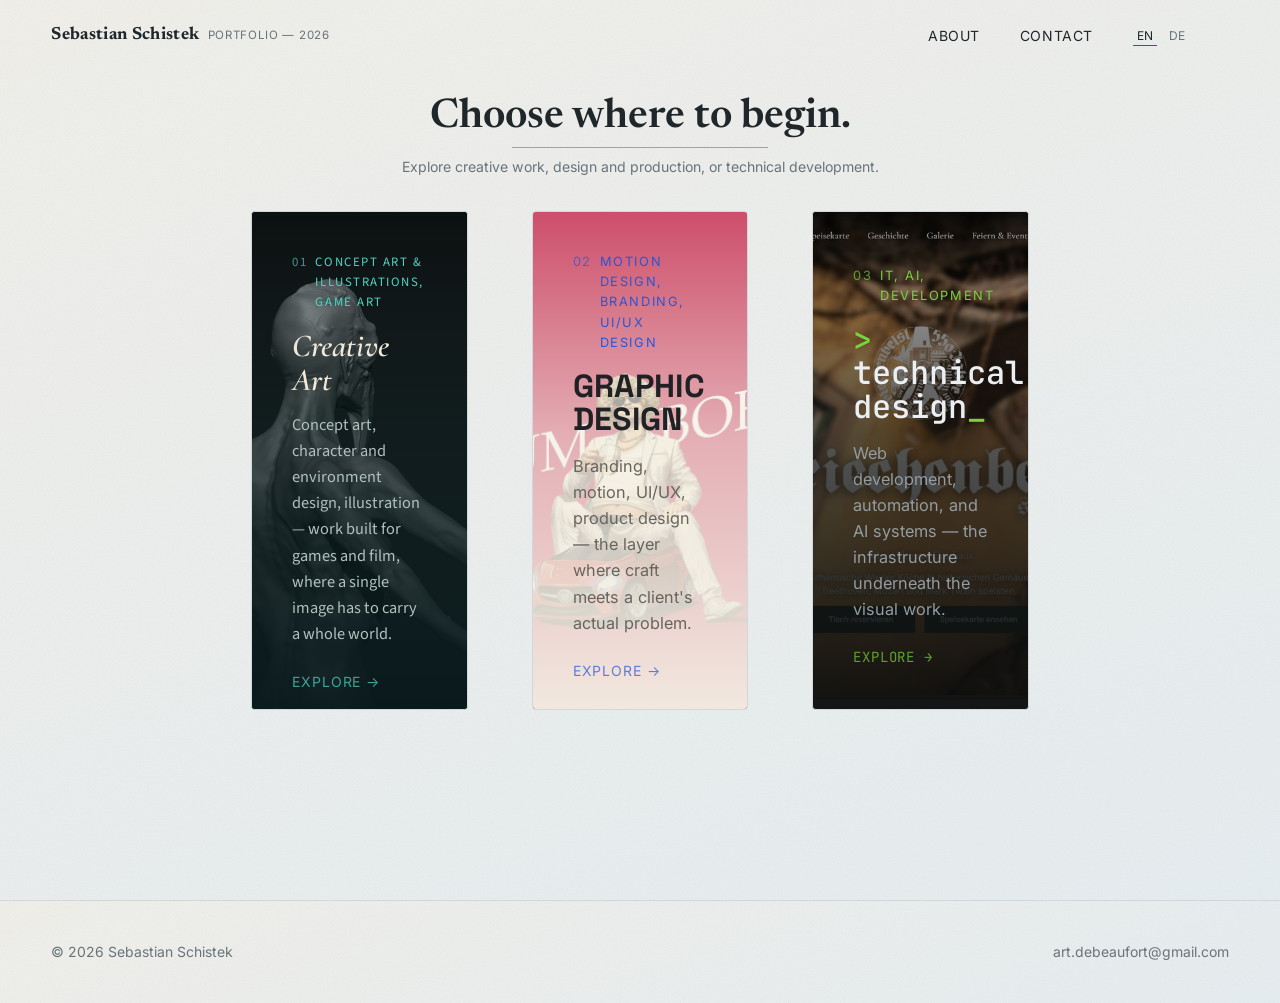
==== pages/index.html @ 75bbd58c "Persistent studio audio: Home/About/Contact are now one shell (3 panels in each of index/about/conta" ====
<!DOCTYPE html>
<html lang="en">
<head>
  <meta charset="UTF-8">
  <meta name="viewport" content="width=device-width, initial-scale=1.0, viewport-fit=cover">
  <title>Sebastian Schistek — Portfolio</title>
  <meta name="description" content="Sebastian Schistek — concept art, design, and technical work, one creative practice across three disciplines.">
  <link rel="preconnect" href="https://fonts.googleapis.com">
  <link rel="preconnect" href="https://fonts.gstatic.com" crossorigin>
  <link href="https://fonts.googleapis.com/css2?family=Newsreader:ital,opsz,wght@0,6..72,400;0,6..72,500;0,6..72,600;1,6..72,500&family=Inter:wght@400;500;600&family=Cormorant+Garamond:ital,wght@0,500;0,600;1,500;1,600&family=Source+Sans+3:wght@400;500;600&family=Space+Grotesk:wght@500;600;700&family=JetBrains+Mono:wght@400;500;600;700&family=Fraunces:ital,wght@0,500;0,600;0,700;1,500;1,600&family=Playfair+Display:ital,wght@0,600;0,700;1,600&family=Poppins:wght@400;500;600&family=IBM+Plex+Mono:wght@400;500;600&display=swap" rel="stylesheet">
  <link rel="stylesheet" href="../src/css/variables.css">
  <link rel="stylesheet" href="../src/css/base.css">
  <link rel="stylesheet" href="../src/css/layout.css">
  <link rel="stylesheet" href="../src/css/components.css">
  <link rel="stylesheet" href="../src/css/animations.css">
  <link rel="stylesheet" href="../src/css/responsive.css">
</head>
<body class="is-homepage">

  <header class="site-nav">
    <a class="site-nav__mark" href="index.html">
      <span class="site-nav__mark-name" data-config="homepage.title">Sebastian Schistek</span>
      <span class="site-nav__mark-tagline" data-en="Portfolio — 2026" data-de="Portfolio — 2026">Portfolio — 2026</span>
    </a>
    <button class="site-nav__toggle" aria-expanded="false" aria-label="Toggle menu">Menu</button>
    <ul class="site-nav__links">
      <li><a href="about.html" data-nav-link="about" class="">About</a></li>
      <li><a href="contact.html" data-nav-link="contact" class="">Contact</a></li>
      <li class="lang-toggle" role="group" aria-label="Language">
        <button data-lang-btn="en">EN</button>
        <button data-lang-btn="de">DE</button>
      </li>
      <li>
        <button class="sound-toggle" type="button" data-sound-toggle aria-pressed="false" aria-label="Toggle ambient studio sound">
          <span data-sound-label data-en="Sound: Off" data-de="Ton: Aus">Sound: Off</span>
        </button>
      </li>
    </ul>
  </header>

  <audio data-ambient-audio src="../assets/audio/studio-ambient.mp3" loop preload="none"></audio>

  <main>
    <section class="hero is-active-view" data-view="home">
      <div class="hero__intro">
        <h1 class="hero__title" data-config="homepage.introHeading" data-en="Choose where to begin." data-de="Wählen Sie Ihren Einstieg.">Choose where to begin.</h1>
        <hr class="hero__divider">
        <p class="hero__subtitle" data-config="homepage.introText"
           data-en="Explore creative work, design and production, or technical development."
           data-de="Entdecken Sie kreative Arbeiten, Design und Produktion oder technische Entwicklung.">
          Explore creative work, design and production, or technical development.
        </p>
      </div>

      <div class="principle-grid" data-reveal-group data-portal-grid>
        <!-- Populated from src/data/site-config.json by site-data.js -->
      </div>
    </section>
    <div class="" data-view="about">
      <section class="page-header container">
        <span class="eyebrow" data-en="About" data-de="Über mich">About</span>
        <h1 data-en="Sebastian Schistek" data-de="Sebastian Schistek">Sebastian Schistek</h1>
      </section>

      <section class="about-grid container">
        <div data-reveal>
          <img src="../assets/images/about/portrait.jpg" alt="Portrait"
               style="width:100%; aspect-ratio: 4/5; object-fit: cover; border-radius: 4px; border: 1px solid var(--color-border);">
        </div>
        <div data-reveal>
          <p data-en="Creative Game Artist and Graphic Designer working across 2D/3D art, brand identity, and web development. Currently Creative Web Designer &amp; Frontend Developer at Dr.Bohl (Bohl Entertainment) in Vienna, leading a studio's digital platform from concept through launch. Previously Senior Game Artist at Sharkmob in Malmö, producing character and environment assets for AAA production, alongside an independent design practice since 2020 delivering branding, illustration, motion, and 3D work for clients across game, film, and marketing projects. Trained in Game Art &amp; 3D Animation (BA, SAE Institute, Vienna)."
             data-de="Kreativer Game Artist und Grafikdesigner, tätig in 2D/3D-Kunst, Markenidentität und Webentwicklung. Aktuell Creative Web Designer &amp; Frontend Developer bei Dr.Bohl (Bohl Entertainment) in Wien, verantwortlich für die digitale Plattform des Studios von der Konzeption bis zum Launch. Zuvor Senior Game Artist bei Sharkmob in Malmö mit Charakter- und Umgebungs-Assets für AAA-Produktionen, begleitet von einer eigenen Designpraxis seit 2020 für Branding, Illustration, Motion und 3D-Arbeiten in Spiele-, Film- und Marketingprojekten. Ausbildung in Game Art &amp; 3D Animation (BA, SAE Institute, Wien).">
            Creative Game Artist and Graphic Designer working across 2D/3D art, brand identity, and web development. Currently Creative Web Designer &amp; Frontend Developer at Dr.Bohl (Bohl Entertainment) in Vienna, leading a studio's digital platform from concept through launch. Previously Senior Game Artist at Sharkmob in Malmö, producing character and environment assets for AAA production, alongside an independent design practice since 2020 delivering branding, illustration, motion, and 3D work for clients across game, film, and marketing projects. Trained in Game Art &amp; 3D Animation (BA, SAE Institute, Vienna).
          </p>
          <ul class="skills-list">
            <li>Concept Art</li>
            <li>Character &amp; Environment Art</li>
            <li>Illustration</li>
            <li>Branding</li>
            <li>Motion Design</li>
            <li>UI/UX</li>
            <li>Web Development</li>
            <li>Game Engines</li>
            <li>AI-Assisted Workflows</li>
            <li>3D Modeling</li>
          </ul>
          <p class="tag" style="margin-top: var(--space-4); display:block;"
             data-en="Languages — German (native), English (native), French (intermediate)"
             data-de="Sprachen — Deutsch (Muttersprache), Englisch (Muttersprache), Französisch (Mittelstufe)">
            Languages — German (native), English (native), French (intermediate)
          </p>
        </div>
      </section>
    </div>
    <div class="" data-view="contact">
      <section class="page-header container">
        <span class="eyebrow" data-en="Contact" data-de="Kontakt">Contact</span>
        <h1 data-en="Let's talk about your project" data-de="Sprechen wir über Ihr Projekt">Let's talk about your project</h1>
      </section>

      <section class="contact-grid container">
        <div data-reveal>
          <p style="color: var(--color-text-muted); max-width: 45ch;"
             data-en="Whether it's concept art, a brand system, or a technical build — reach out directly or use the form."
             data-de="Ob Konzeptkunst, ein Markensystem oder eine technische Umsetzung — schreiben Sie direkt oder nutzen Sie das Formular.">
            Whether it's concept art, a brand system, or a technical build — reach out directly or use the form.
          </p>
          <p style="margin-top: var(--space-4);">
            <a href="mailto:art.debeaufort@gmail.com" style="border-bottom: 1px solid var(--accent-current);">art.debeaufort@gmail.com</a>
          </p>
        </div>

        <form data-contact-form data-reveal novalidate>
          <div class="form-field">
            <label for="name" data-en="Name" data-de="Name">Name</label>
            <input type="text" id="name" name="name" autocomplete="name">
          </div>
          <div class="form-field">
            <label for="email" data-en="Email" data-de="E-Mail">Email</label>
            <input type="email" id="email" name="email" autocomplete="email">
          </div>
          <div class="form-field">
            <label for="message" data-en="Message" data-de="Nachricht">Message</label>
            <textarea id="message" name="message" rows="5"></textarea>
          </div>
          <button class="btn" type="submit" data-en="Send message" data-de="Nachricht senden">Send message</button>
          <p class="form-status" data-form-status role="status"></p>
        </form>
      </section>
    </div>
  </main>

  <footer class="site-footer container">
    <span>&copy; 2026 Sebastian Schistek</span>
    <ul class="site-footer__links">
      <li><a href="mailto:art.debeaufort@gmail.com">art.debeaufort@gmail.com</a></li>
    </ul>
  </footer>

  <script src="../src/js/studio-shell.js"></script>
  <script src="../src/js/scroll-reveal.js"></script>
  <script src="../src/js/language-toggle.js"></script>
  <script src="../src/js/site-data.js"></script>
  <script src="../src/js/category-panels.js"></script>
  <script src="../src/js/portal-sfx.js"></script>
  <script src="../src/js/click-sfx.js"></script>
  <script src="../src/js/ambient-audio.js"></script>
  <script src="../src/js/form.js"></script>
</body>
</html>
---- src/css/variables.css ----
/* ==========================================================================
   Design tokens — Studio Hub + 3 discipline identities
   Shared system: a calm, neutral hub at the root; each discipline chapter
   (Creative / Design / Technical) overrides the same token names to paint
   its own distinct atmosphere. Nothing outside this file should hard-code
   a color, font stack, or duration — everything reads from these vars.
   ========================================================================== */

:root {
  /* ------------------------------------------------------------------
     Studio hub — calm, neutral entrance. This is the sitewide default:
     nav, footer, hero, about/contact/work/project chrome all use this
     unless a [data-chapter] / body[data-active-chapter] scope overrides it.
     ------------------------------------------------------------------ */
  --studio-bg:            #F2F1EC;
  --studio-bg-alt:        #E8EFF2;
  --studio-surface:       #FAFAF7;
  --studio-surface-hover: #E1EBEF;
  --studio-text:          #20272B;
  --studio-text-muted:    #68747A;
  --studio-accent:        #7296A6;
  --studio-accent-soft:   #BFD2DA;
  --studio-action:        #315F75;
  --studio-action-hover:  #234A5C;
  --studio-warm-detail:   #B9936B;
  --studio-border:        #D2D8D9;

  /* ------------------------------------------------------------------
     Creative / Game Art — dark blue-green atmosphere, parchment text
     ------------------------------------------------------------------ */
  --creative-bg:          #08191B;
  --creative-bg-alt:      #10282A;
  --creative-surface:     #163436;
  --creative-text:        #F0E9DA;
  --creative-text-muted:  #AFC2BD;
  --creative-accent:      #4CD6C4;
  --creative-accent-deep: #168C89;
  --creative-red:         #C84B3C;
  --creative-green:       #718E62;
  --creative-orange:      #E59B46;
  --creative-blue:        #4E83B6;
  --creative-border:      #315052;
  --creative-action:      #35BBAE;
  --creative-action-hover:#66E2D2;

  /* ------------------------------------------------------------------
     Design / Production — warm cream, cobalt primary
     ------------------------------------------------------------------ */
  --design-bg:            #F3EFE5;
  --design-bg-alt:        #E9E3D5;
  --design-surface:       #FAF8F2;
  --design-text:          #202124;
  --design-text-muted:    #68655F;
  --design-blue:          #2756D8;
  --design-yellow:        #F2C84B;
  --design-orange:        #EE7738;
  --design-red:           #D84A43;
  --design-blue-soft:     #AFC6F5;
  --design-border:        #CAC3B5;
  --design-action:        #2756D8;
  --design-action-hover:  #173CA8;

  /* ------------------------------------------------------------------
     Technical / Developer — near-black, terminal-green accent
     ------------------------------------------------------------------ */
  --tech-bg:              #0B0D0E;
  --tech-bg-alt:          #111518;
  --tech-surface:         #171B1E;
  --tech-surface-hover:   #1D2327;
  --tech-text:            #EBEFF1;
  --tech-text-muted:      #929CA2;
  --tech-green:           #78D43B;
  --tech-cyan:            #4CB7D8;
  --tech-blue:            #4385D7;
  --tech-amber:           #D9A441;
  --tech-border:          #2A3034;
  --tech-action:          #78D43B;
  --tech-action-text:     #10150D;
  --tech-action-hover:    #98E768;

  /* ------------------------------------------------------------------
     Generic semantic aliases — every component reads these, never the
     namespaced tokens above directly, except the small number of rules
     that intentionally style one discipline's card/preview from the hub
     (e.g. .principle-card--creative, which previews a chapter's identity
     while physically living in the neutral hub).
     Root value = studio hub. Overridden per-scope below.
     ------------------------------------------------------------------ */
  --color-bg:             var(--studio-bg);
  --color-bg-alt:         var(--studio-bg-alt);
  --color-surface:        var(--studio-surface);
  --color-surface-raised: var(--studio-surface-hover);
  --color-text:           var(--studio-text);
  --color-text-muted:     var(--studio-text-muted);
  --color-border:         var(--studio-border);

  /* Domain accents (chapter identity) — kept for compatibility with
     existing accent-current wiring */
  --accent-creative:   var(--creative-action);
  --accent-design:     var(--design-action);
  --accent-technical:  var(--tech-action);

  /* current chapter accent — reassigned by scroll-reveal.js as user scrolls */
  --accent-current: var(--studio-action);

  /* --- Status --- */
  --color-success: #4CAF6D;
  --color-error:   #D9534F;

  /* --- Typography: per-discipline heading/body pairings --- */
  --font-heading-studio:   'Newsreader', Georgia, 'Times New Roman', serif;
  --font-body-studio:      'Inter', -apple-system, BlinkMacSystemFont, sans-serif;
  --font-heading-creative: 'Cormorant Garamond', Georgia, serif;
  --font-body-creative:    'Source Sans 3', 'Source Sans Pro', -apple-system, sans-serif;
  --font-heading-design:   'Space Grotesk', 'Inter', sans-serif;
  --font-body-design:      'Inter', -apple-system, sans-serif;
  --font-heading-tech:     'JetBrains Mono', 'IBM Plex Mono', 'Courier New', monospace;
  --font-body-tech:        'Inter', -apple-system, sans-serif;

  /* Always-literal monospace, for things that are semantically code/metadata
     regardless of which chapter they appear in */
  --font-mono: 'JetBrains Mono', 'IBM Plex Mono', 'Courier New', monospace;

  /* Sitewide default typefaces — root = studio hub */
  --font-display: var(--font-heading-studio);
  --font-body:    var(--font-body-studio);

  /* --font-label: the small-caps "eyebrow / button / tag" register used
     across nearly every component. Calm sans by default; only the
     technical chapter reclaims it as monospace via the cascade below. */
  --font-label: var(--font-body-studio);

  /* Per-domain display faces (kept for existing hooks: .principle-card
     variants, [data-chapter] title overrides) */
  --font-display-creative:  var(--font-heading-creative);
  --font-display-design:    var(--font-heading-design);
  --font-display-technical: var(--font-heading-tech);

  --type-scale-hero:    clamp(2.75rem, 7vw, 6.5rem);
  --type-scale-h1:      clamp(2.25rem, 5vw, 4rem);
  --type-scale-h2:      clamp(1.75rem, 3.4vw, 2.75rem);
  --type-scale-h3:      clamp(1.25rem, 2vw, 1.6rem);
  --type-scale-body:    1.0625rem;
  --type-scale-small:   0.875rem;
  --type-scale-caption: 0.75rem;

  --leading-tight: 1.05;
  --leading-snug:  1.25;
  --leading-body:  1.6;

  /* --- Spacing scale --- */
  --space-1: 0.25rem;
  --space-2: 0.5rem;
  --space-3: 1rem;
  --space-4: 1.5rem;
  --space-5: 2.5rem;
  --space-6: 4rem;
  --space-7: 6.5rem;
  --space-8: 10rem;

  /* --- Layout --- */
  --content-max: 1400px;
  --content-pad: clamp(1.25rem, 4vw, 4rem);
  --nav-height: 72px;

  /* --- Motion — studio default: calm 400–600ms fades --- */
  --ease-editorial: cubic-bezier(0.22, 1, 0.36, 1);
  --duration-slow:   1100ms;
  --duration-medium: 650ms;
  --duration-fast:   280ms;

  /* --- Radius --- */
  --radius-sm: 2px;
  --radius-md: 4px;
}

/* ==========================================================================
   Chapter scopes — each [data-chapter] section repaints the shared token
   names with its own discipline's values. Any component inside inherits
   automatically as long as it reads var(--color-bg) / var(--font-body) etc.
   rather than a hard-coded value.
   ========================================================================== */

[data-chapter="creative"] {
  --accent-current:       var(--creative-action);
  --color-bg:             var(--creative-bg);
  --color-bg-alt:         var(--creative-bg-alt);
  --color-surface:        var(--creative-surface);
  --color-surface-raised: var(--creative-bg-alt);
  --color-text:           var(--creative-text);
  --color-text-muted:     var(--creative-text-muted);
  --color-border:         var(--creative-border);
  --font-display:         var(--font-heading-creative);
  --font-body:            var(--font-body-creative);
  --font-label:           var(--font-body-creative);

  /* Creative motion: atmospheric, slightly slower, more depth */
  --duration-slow:   1300ms;
  --duration-medium: 750ms;
  --duration-fast:   320ms;
}

[data-chapter="design"] {
  --accent-current:       var(--design-action);
  --color-bg:             var(--design-bg);
  --color-bg-alt:         var(--design-bg-alt);
  --color-surface:        var(--design-surface);
  --color-surface-raised: var(--design-bg-alt);
  --color-text:           var(--design-text);
  --color-text-muted:     var(--design-text-muted);
  --color-border:         var(--design-border);
  --font-display:         var(--font-heading-design);
  --font-body:            var(--font-body-design);
  --font-label:           var(--font-body-design);

  /* Design motion: quicker, more graphic */
  --duration-slow:   700ms;
  --duration-medium: 420ms;
  --duration-fast:   200ms;
  --ease-editorial:  cubic-bezier(0.4, 0, 0.2, 1);
}

[data-chapter="technical"] {
  --accent-current:       var(--tech-action);
  --color-bg:             var(--tech-bg);
  --color-bg-alt:         var(--tech-bg-alt);
  --color-surface:        var(--tech-surface);
  --color-surface-raised: var(--tech-surface-hover);
  --color-text:           var(--tech-text);
  --color-text-muted:     var(--tech-text-muted);
  --color-border:         var(--tech-border);
  --font-display:         var(--font-heading-tech);
  --font-body:            var(--font-body-tech);
  --font-label:           var(--font-heading-tech);

  /* Technical motion: short, linear */
  --duration-slow:   500ms;
  --duration-medium: 300ms;
  --duration-fast:   150ms;
  --ease-editorial:  linear;
}

/* Body-level mirror so fixed elements (nav) outside the chapter's DOM
   subtree — which don't inherit from it — also pick up the active
   discipline's full identity, not just its accent. Set by
   scroll-reveal.js as each chapter enters view, and by work-filter.js
   on individual project detail pages. */
body[data-active-chapter="creative"]  { --accent-current: var(--creative-action); --color-bg: var(--creative-bg); --color-bg-alt: var(--creative-bg-alt); --color-surface: var(--creative-surface); --color-surface-raised: var(--creative-bg-alt); --color-text: var(--creative-text); --color-text-muted: var(--creative-text-muted); --color-border: var(--creative-border); --font-display: var(--font-heading-creative); --font-body: var(--font-body-creative); --font-label: var(--font-body-creative); }
body[data-active-chapter="design"]    { --accent-current: var(--design-action); --color-bg: var(--design-bg); --color-bg-alt: var(--design-bg-alt); --color-surface: var(--design-surface); --color-surface-raised: var(--design-bg-alt); --color-text: var(--design-text); --color-text-muted: var(--design-text-muted); --color-border: var(--design-border); --font-display: var(--font-heading-design); --font-body: var(--font-body-design); --font-label: var(--font-body-design); }
body[data-active-chapter="technical"] { --accent-current: var(--tech-action); --color-bg: var(--tech-bg); --color-bg-alt: var(--tech-bg-alt); --color-surface: var(--tech-surface); --color-surface-raised: var(--tech-surface-hover); --color-text: var(--tech-text); --color-text-muted: var(--tech-text-muted); --color-border: var(--tech-border); --font-display: var(--font-heading-tech); --font-body: var(--font-body-tech); --font-label: var(--font-heading-tech); }
---- src/css/base.css ----
/* ==========================================================================
   Base reset & typography
   ========================================================================== */

*, *::before, *::after { box-sizing: border-box; }

html { scroll-behavior: smooth; }
@media (prefers-reduced-motion: reduce) {
  html { scroll-behavior: auto; }
}

body {
  margin: 0;
  background: var(--color-bg);
  color: var(--color-text);
  font-family: var(--font-body);
  font-size: var(--type-scale-body);
  line-height: var(--leading-body);
  -webkit-font-smoothing: antialiased;
  text-rendering: optimizeLegibility;
  overflow-x: hidden;
}

img, video { max-width: 100%; display: block; }

a {
  color: inherit;
  text-decoration: none;
}

h1, h2, h3, h4 {
  font-family: var(--font-display);
  line-height: var(--leading-tight);
  font-weight: 600;
  margin: 0;
}

h1 { font-size: var(--type-scale-h1); }
h2 { font-size: var(--type-scale-h2); }
h3 { font-size: var(--type-scale-h3); }

p { margin: 0; }

button, input, textarea, select {
  font-family: inherit;
  font-size: inherit;
  color: inherit;
}

button {
  background: none;
  border: none;
  cursor: pointer;
}

/* Visible keyboard focus, tinted by current chapter accent */
:focus-visible {
  outline: 2px solid var(--accent-current);
  outline-offset: 3px;
}

::selection {
  background: var(--accent-current);
  color: var(--color-bg);
}

/* Small-caps "eyebrow" label — calm sans by default (studio hub, creative,
   design); the technical chapter reclaims this role as monospace purely
   through the --font-label cascade in variables.css. */
.eyebrow {
  font-family: var(--font-label);
  font-size: var(--type-scale-caption);
  letter-spacing: 0.14em;
  text-transform: uppercase;
  color: var(--accent-current);
}

.visually-hidden {
  position: absolute;
  width: 1px; height: 1px;
  overflow: hidden;
  clip: rect(0 0 0 0);
  white-space: nowrap;
}

/* --------------------------------------------------------------------
   Studio hub atmosphere — a soft pale-blue gradient with very subtle
   grain, used only by the homepage hero and its teaser blocks.
   Deliberately literal --studio-* tokens, not the dynamic --color-bg
   alias, so the homepage always reads the same regardless of which
   section a visitor was last on. Nav and footer are NOT pinned here —
   each section/project page is its own full page now (not a chapter
   scrolled past within one long homepage), so nav and footer should
   adopt that page's theme like everything else on it, or text ends up
   fighting its own background for contrast. */
.hero,
.section-block {
  --accent-current:   var(--studio-action);
  --color-bg:          var(--studio-bg);
  --color-text:        var(--studio-text);
  --color-text-muted:  var(--studio-text-muted);
  --color-border:      var(--studio-border);
  --font-display:      var(--font-heading-studio);
  --font-body:         var(--font-body-studio);
  --font-label:        var(--font-body-studio);
}

.hero,
.section-block,
.site-footer {
  background-color: var(--studio-bg);
  background-image:
    url("data:image/svg+xml,%3Csvg xmlns='http://www.w3.org/2000/svg' width='160' height='160'%3E%3Cfilter id='n'%3E%3CfeTurbulence type='fractalNoise' baseFrequency='0.85' numOctaves='2' stitchTiles='stitch'/%3E%3CfeColorMatrix type='matrix' values='0 0 0 0 0 0 0 0 0 0 0 0 0 0 0 0 0 0 0.035 0'/%3E%3C/filter%3E%3Crect width='100%25' height='100%25' filter='url(%23n)'/%3E%3C/svg%3E"),
    linear-gradient(160deg, var(--studio-bg) 0%, var(--studio-bg-alt) 100%);
  background-repeat: repeat, no-repeat;
  background-size: 160px 160px, cover;
  color: var(--studio-text);
}
---- src/css/layout.css ----
/* ==========================================================================
   Layout — nav, hero, category selector, chapters, grids, footer
   ========================================================================== */

.container {
  max-width: var(--content-max);
  margin-inline: auto;
  padding-inline: var(--content-pad);
}

/* --- Nav (studio-neutral chrome — pinned to calm tokens in base.css) --- */
.site-nav {
  position: fixed;
  top: 0; left: 0; right: 0;
  z-index: 100;
  height: var(--nav-height);
  display: flex;
  align-items: center;
  justify-content: space-between;
  padding-inline: var(--content-pad);
  background: transparent;
  border-bottom: 1px solid transparent;
  transition: background var(--duration-medium) var(--ease-editorial),
              border-color var(--duration-medium) var(--ease-editorial);
}

.site-nav.is-scrolled {
  background: color-mix(in srgb, var(--color-bg) 86%, transparent);
  backdrop-filter: blur(10px);
  border-bottom-color: var(--color-border);
}

.site-nav__mark {
  font-family: var(--font-display);
  display: flex;
  align-items: baseline;
  gap: var(--space-2);
  text-decoration: none;
}

.site-nav__mark-name {
  font-size: 1.1rem;
  font-weight: 700;
  letter-spacing: 0.02em;
  color: var(--color-text);
}

.site-nav__mark-tagline {
  font-family: var(--font-label);
  font-size: 0.72rem;
  letter-spacing: 0.06em;
  text-transform: uppercase;
  color: var(--color-text-muted);
}

.site-nav__links {
  display: flex;
  align-items: center;
  gap: var(--space-5);
  list-style: none;
  margin: 0;
  padding: 0;
}

.site-nav__links a {
  font-size: var(--type-scale-small);
  letter-spacing: 0.04em;
  text-transform: uppercase;
  position: relative;
  padding-bottom: 2px;
}

.site-nav__links a::after {
  content: '';
  position: absolute;
  left: 0; bottom: -2px;
  width: 0; height: 1px;
  background: var(--accent-current);
  transition: width var(--duration-fast) var(--ease-editorial);
}

.site-nav__links a:hover::after,
.site-nav__links a.is-active::after {
  width: 100%;
}

.site-nav__toggle {
  display: none;
}

/* --- Sound toggle (studio hub only) --- */
.sound-toggle {
  display: inline-flex;
  align-items: center;
  gap: var(--space-1);
  font-family: var(--font-label);
  font-size: var(--type-scale-caption);
  letter-spacing: 0.08em;
  text-transform: uppercase;
  color: var(--color-text-muted);
  border: 1px solid var(--color-border);
  padding: 5px 10px;
  border-radius: 999px;
  transition: color var(--duration-fast) var(--ease-editorial),
              border-color var(--duration-fast) var(--ease-editorial);
}

.sound-toggle::before {
  content: '';
  width: 6px; height: 6px;
  border-radius: 50%;
  background: currentColor;
  opacity: 0.5;
}

.sound-toggle[aria-pressed="true"] {
  color: var(--accent-current);
  border-color: var(--accent-current);
}
.sound-toggle[aria-pressed="true"]::before { opacity: 1; }

.sound-toggle:hover:not(:disabled) { color: var(--color-text); border-color: var(--color-text-muted); }

.sound-toggle:disabled,
.sound-toggle[hidden] {
  display: none;
}

/* Studio shell — Home/About/Contact panels, only one visible at a time.
   Uses !important so it overrides each panel's own display value
   (.hero is flex, others are block) without needing to restate it. */
[data-view]:not(.is-active-view) { display: none !important; }

/* --- Hero / studio entrance — fixed to one viewport, never scrolls --- */
.hero {
  height: 100dvh;
  overflow: hidden;
  display: flex;
  flex-direction: column;
  padding-inline: var(--content-pad);
  padding-block: calc(var(--nav-height) + var(--space-4)) var(--space-4);
}

.hero__eyebrow-row {
  display: flex;
  align-items: center;
  justify-content: flex-end;
  gap: var(--space-3);
  flex-wrap: wrap;
  margin-bottom: var(--space-2);
}

.hero__eyebrow {
  font-family: var(--font-label);
  font-size: var(--type-scale-caption);
  letter-spacing: 0.16em;
  text-transform: uppercase;
  color: var(--color-text-muted);
}

.hero__intro {
  text-align: center;
  margin-inline: auto;
  max-width: 60ch;
  flex-shrink: 0;
  margin-bottom: var(--space-3); /* compensates the two halved gaps below, so total intro height (and the grid's position) stays unchanged */
}

.hero__title {
  font-size: clamp(1.45rem, 3.2vw, 2.9rem);
  margin-bottom: calc(var(--space-3) / 2);
  color: var(--color-text);
}

.hero__divider {
  border: none;
  border-top: 1.5px solid var(--color-text-muted);
  width: 100%;
  max-width: 16rem;
  margin: 0 auto calc(var(--space-3) / 2);
  opacity: 0.6;
}

.hero__subtitle {
  font-family: var(--font-body);
  font-size: clamp(0.86rem, 1.1vw, 1.02rem);
  color: var(--color-text-muted);
  margin-bottom: var(--space-3);
}

/* --------------------------------------------------------------------
   Category selector — media-led panels. Each is a single semantic <a>
   (real link, keyboard-operable by default) with a full-bleed crossfade
   image layer behind a readability scrim, and text content that is
   always present in the DOM regardless of image/JS state.
   -------------------------------------------------------------------- */
.principle-grid {
  display: grid;
  grid-template-columns: repeat(3, 1fr);
  gap: var(--space-6);
  flex: 1 1 auto;
  min-height: 0;
  max-width: 66%;
  max-height: 64%;
  margin-inline: auto;
  align-self: center;
}

.principle-card {
  position: relative;
  isolation: isolate;
  display: flex;
  flex-direction: column;
  height: 100%;
  overflow: hidden;
  border: 1px solid var(--color-border);
  border-radius: var(--radius-md);
  transition: box-shadow 400ms var(--ease-editorial), border-color var(--duration-medium) var(--ease-editorial);
}

/* Scoped with an extra selector so this always wins over the generic
   [data-reveal-group] > * entrance transition in animations.css, which
   would otherwise tie on specificity and clobber this timing. */
.principle-grid .principle-card {
  transition: transform 500ms var(--ease-editorial),
              opacity 400ms var(--ease-editorial),
              border-color var(--duration-medium) var(--ease-editorial);
}

.principle-card.is-dimmed { opacity: 0.72; }
.principle-grid .principle-card.is-active { transform: scale(1.06); z-index: 3; }

.principle-card__media {
  position: absolute;
  inset: 0;
  overflow: hidden;
}

.principle-card__media-img {
  position: absolute;
  inset: 0;
  width: 100%;
  height: 100%;
  object-fit: cover;
  opacity: 0;
  transition: opacity 620ms ease;
}

.principle-card__media-img.is-shown { opacity: 1; }

/* Always-on scrim for text contrast, independent of hover state */
.principle-card__scrim {
  position: absolute;
  inset: 0;
}

.principle-card__scrim::after {
  content: '';
  position: absolute;
  inset: 0;
  opacity: 0;
  transition: opacity 500ms var(--ease-editorial);
}

.principle-card.is-active .principle-card__scrim::after { opacity: 1; }

.principle-card__body {
  position: relative;
  z-index: 1;
  display: flex;
  flex-direction: column;
  margin-top: auto;
  padding: var(--space-5);
  transition: transform 400ms var(--ease-editorial);
}

.principle-card.is-active .principle-card__body { transform: translateY(-6px); }

.principle-card__eyebrow {
  display: flex;
  align-items: baseline;
  gap: var(--space-2);
  font-family: var(--font-label);
  font-size: 0.8rem;
  letter-spacing: 0.12em;
  text-transform: uppercase;
  margin-bottom: var(--space-3);
}

.principle-card__number { opacity: 0.7; }

.principle-card__title {
  font-size: clamp(1.55rem, 2.5vw, 2.05rem);
  margin-bottom: var(--space-3);
}

.principle-card__desc {
  font-size: 1.02rem;
  line-height: var(--leading-body);
}

.principle-card__explore {
  display: inline-flex;
  align-items: center;
  gap: var(--space-2);
  margin-top: var(--space-4);
  font-family: var(--font-label);
  font-size: var(--type-scale-small);
  letter-spacing: 0.06em;
  text-transform: uppercase;
  width: fit-content;
  opacity: 0.72;
  transform: translateX(0);
  transition: opacity 400ms var(--ease-editorial), transform 400ms var(--ease-editorial);
}

.principle-card.is-active .principle-card__explore {
  opacity: 1;
  transform: translateX(3px);
}

/* Creative — parchment text on dark blue-green, warm painterly accents */
.principle-card--creative {
  background: var(--creative-bg);
  color: var(--creative-text);
}
.principle-card--creative .principle-card__eyebrow,
.principle-card--creative .principle-card__explore { color: var(--creative-accent); }
.principle-card--creative .principle-card__desc { color: var(--creative-text-muted); }
.principle-card--creative .principle-card__title {
  font-family: var(--font-heading-creative);
  font-style: italic;
  font-weight: 600;
}
.principle-card--creative .principle-card__scrim {
  background: linear-gradient(to top,
    color-mix(in srgb, var(--creative-bg) 97%, transparent) 0%,
    color-mix(in srgb, var(--creative-bg) 68%, transparent) 55%,
    color-mix(in srgb, var(--creative-bg) 25%, transparent) 100%);
}
.principle-card--creative .principle-card__scrim::after {
  background: color-mix(in srgb, var(--creative-accent) 22%, transparent);
}
.principle-card--creative:hover,
.principle-card--creative.is-active { animation: glowPulseCreative 1.8s ease-in-out infinite; }

/* Design — cream base, cobalt primary, crisp geometric register */
.principle-card--design {
  background: var(--design-bg);
  color: var(--design-text);
}
.principle-card--design .principle-card__eyebrow,
.principle-card--design .principle-card__explore { color: var(--design-blue); }
.principle-card--design .principle-card__desc { color: var(--design-text-muted); }
.principle-card--design .principle-card__title {
  font-family: var(--font-heading-design);
  font-weight: 700;
  text-transform: uppercase;
  letter-spacing: 0.01em;
}
.principle-card--design .principle-card__scrim {
  background: linear-gradient(to top,
    color-mix(in srgb, var(--design-bg) 97%, transparent) 0%,
    color-mix(in srgb, var(--design-bg) 72%, transparent) 55%,
    color-mix(in srgb, var(--design-bg) 30%, transparent) 100%);
}
.principle-card--design .principle-card__scrim::after {
  background: color-mix(in srgb, var(--design-blue) 16%, transparent);
}
.principle-card--design:hover,
.principle-card--design.is-active { animation: glowPulseDesign 1.8s ease-in-out infinite; }

/* Technical — near-black, terminal-green accent, monospace metadata */
.principle-card--technical {
  background: var(--tech-bg);
  color: var(--tech-text);
}
.principle-card--technical .principle-card__eyebrow,
.principle-card--technical .principle-card__explore { color: var(--tech-green); font-family: var(--font-mono); }
.principle-card--technical .principle-card__desc { color: var(--tech-text-muted); }
.principle-card--technical .principle-card__title {
  font-family: var(--font-heading-tech);
  font-weight: 500;
  text-transform: lowercase;
}
.principle-card--technical .principle-card__title::before {
  content: '> ';
  color: var(--tech-green);
}
.principle-card--technical .principle-card__title::after {
  content: '_';
  color: var(--tech-green);
  animation: blink 1.1s step-end infinite;
}
.principle-card--technical .principle-card__scrim {
  background: linear-gradient(to top,
    color-mix(in srgb, var(--tech-bg) 97%, transparent) 0%,
    color-mix(in srgb, var(--tech-bg) 70%, transparent) 55%,
    color-mix(in srgb, var(--tech-bg) 28%, transparent) 100%);
}
.principle-card--technical .principle-card__scrim::after {
  background: color-mix(in srgb, var(--tech-green) 16%, transparent);
}
.principle-card--technical:hover,
.principle-card--technical.is-active { animation: glowPulseTechnical 1.8s ease-in-out infinite; }


@keyframes glowPulseCreative {
  0%, 100% { box-shadow: 0 0 22px 4px color-mix(in srgb, var(--creative-accent) 45%, transparent); }
  50%      { box-shadow: 0 0 45px 6px color-mix(in srgb, var(--creative-accent) 70%, transparent); }
}
@keyframes glowPulseDesign {
  0%, 100% { box-shadow: 0 0 22px 4px color-mix(in srgb, var(--design-blue) 45%, transparent); }
  50%      { box-shadow: 0 0 45px 6px color-mix(in srgb, var(--design-blue) 70%, transparent); }
}
@keyframes glowPulseTechnical {
  0%, 100% { box-shadow: 0 0 22px 4px color-mix(in srgb, var(--tech-green) 45%, transparent); }
  50%      { box-shadow: 0 0 45px 6px color-mix(in srgb, var(--tech-green) 70%, transparent); }
}

@keyframes blink {
  0%, 49% { opacity: 1; }
  50%, 100% { opacity: 0; }
}

/* --- Portal selection transition: click a section, it scales up over
   2s while the sound plays and everything else fades to 20%, then the
   subpage loads. Driven by portal-sfx.js adding/removing these classes. --- */
.principle-grid .principle-card.is-selected {
  transform: scale(1.35);
  z-index: 4;
  transition: transform 1100ms cubic-bezier(0.4, 0, 0.2, 1);
}

.principle-card.is-selected .principle-card__media-img {
  transition: transform 1100ms cubic-bezier(0.4, 0, 0.2, 1);
  transform: scale(1.12);
}

.principle-grid.is-transitioning .principle-card:not(.is-selected) {
  opacity: 0.2;
  transform: scale(0.88);
  transition: opacity 1100ms cubic-bezier(0.4, 0, 0.2, 1), transform 1100ms cubic-bezier(0.4, 0, 0.2, 1);
}

.hero__intro.is-fading,
.hero__eyebrow-row.is-fading {
  opacity: 0.2;
  transition: opacity 1100ms cubic-bezier(0.4, 0, 0.2, 1);
}

/* --- Chapters — each paints its own background/text/font from the
   tokens variables.css redefines on [data-chapter="…"] --- */
.chapter {
  padding-block: var(--space-8);
  border-top: 1px solid var(--color-border);
  scroll-margin-top: var(--nav-height);
  background: var(--color-bg);
  color: var(--color-text);
  font-family: var(--font-body);
  transition: background var(--duration-slow) var(--ease-editorial);
}

[data-chapter="design"] { border-top-width: 2px; }
[data-chapter="technical"] { border-top: 1px dashed var(--color-border); }

.chapter__head {
  display: grid;
  grid-template-columns: 1fr 1.4fr;
  gap: var(--space-6);
  margin-bottom: var(--space-6);
}

.chapter__eyebrow {
  font-family: var(--font-label);
  font-size: var(--type-scale-caption);
  letter-spacing: 0.14em;
  text-transform: uppercase;
  color: var(--accent-current);
  margin-bottom: var(--space-3);
}

.chapter__title {
  font-size: var(--type-scale-h2);
}

/* --- Per-chapter identity: distinct type, not just a recolored accent --- */

/* Creative — warm, painterly, italic serif */
[data-chapter="creative"] .chapter__title {
  font-family: var(--font-display-creative);
  font-style: italic;
  font-weight: 600;
  letter-spacing: -0.01em;
}

/* Design — crisp, geometric, branding-forward */
[data-chapter="design"] .chapter__title {
  font-family: var(--font-display-design);
  font-style: normal;
  font-weight: 700;
  text-transform: uppercase;
  letter-spacing: 0.01em;
}

/* Technical — terminal / systems register */
[data-chapter="technical"] .chapter__title {
  font-family: var(--font-display-technical);
  font-style: normal;
  font-weight: 500;
  text-transform: lowercase;
  letter-spacing: 0;
}
[data-chapter="technical"] .chapter__title::before {
  content: '> ';
  color: var(--tech-green);
}
[data-chapter="technical"] .chapter__eyebrow {
  font-family: var(--font-display-technical);
}

/* Card labels inherit the chapter's identity too, at reading size */
[data-chapter="creative"] .project-card__label h3 { font-family: var(--font-display-creative); font-style: italic; }
[data-chapter="design"] .project-card__label h3 { font-family: var(--font-display-design); font-weight: 600; }
[data-chapter="technical"] .project-card__label h3 { font-family: var(--font-display-technical); font-weight: 500; }

.chapter__intro {
  color: var(--color-text-muted);
  font-size: 1.05rem;
  line-height: var(--leading-body);
  align-self: end;
}

.chapter__cta {
  display: inline-flex;
  align-items: center;
  gap: var(--space-2);
  margin-top: var(--space-5);
  font-family: var(--font-label);
  font-size: var(--type-scale-small);
  letter-spacing: 0.06em;
  text-transform: uppercase;
  color: var(--accent-current);
  border-bottom: 1px solid currentColor;
  padding-bottom: 2px;
  width: fit-content;
}

/* --- Project grid --- */
.project-grid {
  display: grid;
  grid-template-columns: repeat(3, 1fr);
  gap: var(--space-4);
}

.project-card {
  position: relative;
  aspect-ratio: 4 / 5;
  overflow: hidden;
  background: var(--color-surface);
  border: 1px solid var(--color-border);
}

.project-card img,
.project-card video {
  width: 100%;
  height: 100%;
  object-fit: cover;
  transition: transform var(--duration-slow) var(--ease-editorial);
}

.project-card:hover img,
.project-card:hover video {
  transform: scale(1.045);
}

/* Design chapter: crisp sliding-mask reveal instead of a slow zoom */
[data-chapter="design"] .project-card:hover img {
  transform: scale(1.02);
}
[data-chapter="design"] .project-card::before {
  content: '';
  position: absolute;
  inset: 0;
  background: var(--design-blue);
  transform: translateX(-100%);
  transition: transform var(--duration-medium) var(--ease-editorial);
  z-index: 1;
  mix-blend-mode: multiply;
  opacity: 0.18;
}
[data-chapter="design"] .project-card:hover::before {
  transform: translateX(0%);
}

/* Technical chapter: short scan-line reveal on hover */
[data-chapter="technical"] .project-card::after {
  content: '';
  position: absolute;
  left: 0; right: 0; top: 0;
  height: 2px;
  background: var(--tech-green);
  opacity: 0;
  transition: opacity var(--duration-fast) var(--ease-editorial);
  z-index: 2;
}
[data-chapter="technical"] .project-card:hover::after {
  opacity: 0.8;
  animation: scanline var(--duration-slow) linear;
}

@keyframes scanline {
  from { top: 0%; }
  to   { top: 100%; }
}

.project-detail__tasks {
  margin: var(--space-4) 0 0;
  padding: 0;
  list-style: none;
  max-width: 65ch;
  display: flex;
  flex-direction: column;
  gap: var(--space-2);
}

.project-detail__tasks li {
  padding-left: 1.3em;
  position: relative;
  color: var(--color-text-muted);
}

.project-detail__tasks li::before {
  content: '—';
  position: absolute;
  left: 0;
  color: var(--accent-current);
}

.project-card__label {
  position: absolute;
  z-index: 3;
  left: 0; right: 0; bottom: 0;
  padding: var(--space-3);
  background: linear-gradient(to top,
    color-mix(in srgb, var(--color-bg) 92%, transparent),
    transparent);
}

.project-card__label h3 {
  font-size: 1.05rem;
}

.project-card__label span {
  display: block;
  font-family: var(--font-label);
  font-size: var(--type-scale-caption);
  color: var(--color-text-muted);
  margin-top: 2px;
}

/* --- About teaser / Contact CTA (studio-neutral — see base.css) --- */
.section-block {
  padding-block: var(--space-7);
  border-top: 1px solid var(--color-border);
}

.section-block__inner {
  max-width: 60ch;
}

.section-block .eyebrow { margin-bottom: var(--space-3); display: block; }

.btn {
  display: inline-flex;
  align-items: center;
  gap: var(--space-2);
  padding: var(--space-3) var(--space-5);
  border: 1px solid var(--color-text);
  font-family: var(--font-label);
  font-size: var(--type-scale-small);
  letter-spacing: 0.06em;
  text-transform: uppercase;
  margin-top: var(--space-5);
  transition: background var(--duration-fast) var(--ease-editorial),
              color var(--duration-fast) var(--ease-editorial),
              border-color var(--duration-fast) var(--ease-editorial);
}

.btn:hover {
  background: var(--accent-current);
  border-color: var(--accent-current);
  color: var(--color-bg);
}

/* --- Footer (studio-neutral) --- */
.site-footer {
  border-top: 1px solid var(--color-border);
  padding-block: var(--space-5);
  display: flex;
  justify-content: space-between;
  align-items: center;
  flex-wrap: wrap;
  gap: var(--space-3);
  font-size: var(--type-scale-small);
  color: var(--color-text-muted);
}

.site-footer__links {
  display: flex;
  gap: var(--space-4);
  list-style: none;
  margin: 0; padding: 0;
}

/* --- Work index page --- */
.work-header {
  padding-top: calc(var(--nav-height) + var(--space-6));
  padding-bottom: var(--space-5);
}

.work-filters {
  display: flex;
  gap: var(--space-3);
  margin-top: var(--space-4);
  flex-wrap: wrap;
}

.work-filters button {
  padding: var(--space-2) var(--space-4);
  border: 1px solid var(--color-border);
  font-family: var(--font-label);
  font-size: var(--type-scale-small);
  letter-spacing: 0.05em;
  text-transform: uppercase;
  color: var(--color-text-muted);
  transition: all var(--duration-fast) var(--ease-editorial);
}

.work-filters button.is-active,
.work-filters button:hover {
  color: var(--color-bg);
  background: var(--accent-current);
  border-color: var(--accent-current);
}

.work-grid {
  display: grid;
  grid-template-columns: repeat(3, 1fr);
  gap: var(--space-4);
  padding-bottom: var(--space-7);
}

/* --- Project detail page --- */
.project-detail__hero {
  padding-top: calc(var(--nav-height) + var(--space-6));
  padding-bottom: var(--space-6);
}

.project-detail__meta {
  display: grid;
  grid-template-columns: repeat(3, 1fr);
  gap: var(--space-4);
  margin-top: var(--space-5);
  padding-top: var(--space-4);
  border-top: 1px solid var(--color-border);
}

.project-detail__meta dt {
  font-family: var(--font-label);
  font-size: var(--type-scale-caption);
  text-transform: uppercase;
  letter-spacing: 0.08em;
  color: var(--color-text-muted);
  margin: 0 0 var(--space-1);
}

.project-detail__meta dd { margin: 0; }

.project-detail__gallery {
  display: grid;
  grid-template-columns: 1fr;
  gap: var(--space-4);
  padding-bottom: var(--space-7);
}

.project-detail__gallery-item {
  margin: 0;
}

.project-detail__gallery-item img,
.project-detail__gallery-item video {
  width: 100%;
}

.project-detail__gallery-item figcaption {
  margin-top: var(--space-2);
  font-family: var(--font-label);
  font-size: var(--type-scale-small);
  color: var(--color-text-muted);
}

.project-detail__tags {
  display: flex;
  flex-wrap: wrap;
  gap: var(--space-2);
  margin-top: var(--space-4);
}

.tag-chip {
  font-family: var(--font-label);
  font-size: var(--type-scale-caption);
  letter-spacing: 0.04em;
  color: var(--color-text-muted);
  border: 1px solid var(--color-border);
  padding: var(--space-1) var(--space-3);
  border-radius: 999px;
}

/* --- Category grid (section pages) --- */
.category-grid {
  display: grid;
  grid-template-columns: repeat(auto-fill, minmax(160px, 1fr));
  gap: var(--space-3);
  padding-block: var(--space-5);
}

.category-card {
  position: relative;
  aspect-ratio: 4 / 3;
  border: 1px solid var(--color-border);
  overflow: hidden;
  background: var(--color-surface);
  cursor: pointer;
}

.category-card__img {
  position: absolute;
  inset: 0;
  width: 100%;
  height: 100%;
  object-fit: cover;
}

.category-card__label {
  position: absolute;
  left: 0; right: 0; bottom: 0;
  padding: var(--space-2) var(--space-3);
  background: linear-gradient(to top, rgba(14,13,12,0.9), transparent);
  font-family: var(--font-label);
  font-size: var(--type-scale-small);
  text-align: left;
}

.category-card.is-active {
  border-color: var(--accent-current);
}

.category-card--all {
  display: flex;
  align-items: center;
  justify-content: center;
  background: var(--color-surface-raised);
}
.category-card--all .category-card__label {
  position: static;
  background: none;
  padding: 0;
}

.project-card--mini {
  aspect-ratio: 4 / 5;
}

.project-detail__back {
  display: inline-flex;
  align-items: center;
  gap: var(--space-2);
  font-family: var(--font-label);
  font-size: var(--type-scale-small);
  text-transform: uppercase;
  color: var(--color-text-muted);
  margin-bottom: var(--space-4);
}

/* --- About / Contact pages --- */
.page-header {
  padding-top: calc(var(--nav-height) + var(--space-7));
  padding-bottom: var(--space-6);
  border-bottom: 1px solid var(--color-border);
}

.about-grid {
  display: grid;
  grid-template-columns: 1fr 1.3fr;
  gap: var(--space-6);
  padding-block: var(--space-7);
}

.skills-list {
  list-style: none;
  margin: var(--space-4) 0 0;
  padding: 0;
  display: flex;
  flex-wrap: wrap;
  gap: var(--space-2);
}

.skills-list li {
  border: 1px solid var(--color-border);
  padding: var(--space-1) var(--space-3);
  font-family: var(--font-label);
  font-size: var(--type-scale-caption);
  text-transform: uppercase;
  letter-spacing: 0.04em;
  color: var(--color-text-muted);
}

.contact-grid {
  display: grid;
  grid-template-columns: 1fr 1fr;
  gap: var(--space-6);
  padding-block: var(--space-7);
}

.form-field {
  margin-bottom: var(--space-4);
  display: flex;
  flex-direction: column;
  gap: var(--space-2);
}

.form-field label {
  font-family: var(--font-label);
  font-size: var(--type-scale-caption);
  text-transform: uppercase;
  letter-spacing: 0.06em;
  color: var(--color-text-muted);
}

.form-field input,
.form-field textarea {
  background: var(--color-surface);
  border: 1px solid var(--color-border);
  padding: var(--space-3);
  border-radius: var(--radius-sm);
}

.form-field input:focus,
.form-field textarea:focus {
  border-color: var(--accent-current);
}

.form-status {
  margin-top: var(--space-3);
  font-size: var(--type-scale-small);
  min-height: 1.2em;
}

.form-status.is-success { color: var(--color-success); }
.form-status.is-error { color: var(--color-error); }
---- src/css/components.css ----
/* ==========================================================================
   Components — small reusable pieces not covered by layout.css
   ========================================================================== */

.lang-toggle {
  display: flex;
  gap: var(--space-2);
  font-family: var(--font-label);
  font-size: var(--type-scale-caption);
  letter-spacing: 0.06em;
}

.lang-toggle button {
  color: var(--color-text-muted);
  padding: 2px 4px;
}

.lang-toggle button.is-active {
  color: var(--color-text);
  border-bottom: 1px solid var(--accent-current);
}

.tag {
  font-family: var(--font-label);
  font-size: var(--type-scale-caption);
  text-transform: uppercase;
  letter-spacing: 0.06em;
  color: var(--color-text-muted);
}

.divider {
  height: 1px;
  background: var(--color-border);
  border: none;
  margin: 0;
}

/* Empty state (used by work-filter.js when a filter yields nothing) */
.empty-state {
  padding-block: var(--space-6);
  color: var(--color-text-muted);
  font-family: var(--font-label);
  font-size: var(--type-scale-small);
  text-transform: uppercase;
  letter-spacing: 0.06em;
}
---- src/css/animations.css ----
/* ==========================================================================
   Motion — scroll reveals, page-load, page transitions, respects
   reduced-motion throughout.
   ========================================================================== */

/* Cross-document view transitions — progressive enhancement only.
   Unsupported browsers simply navigate instantly (no-op), so this never
   blocks or delays navigation. */
@view-transition {
  navigation: auto;
}

::view-transition-old(root),
::view-transition-new(root) {
  animation-duration: 480ms;
  animation-timing-function: cubic-bezier(0.22, 1, 0.36, 1);
}

@media (prefers-reduced-motion: reduce) {
  ::view-transition-old(root),
  ::view-transition-new(root) {
    animation-duration: 1ms;
  }
}

@keyframes scrollcue {
  0%   { transform: scaleY(0); transform-origin: top; opacity: 0.4; }
  50%  { transform: scaleY(1); transform-origin: top; opacity: 1; }
  51%  { transform: scaleY(1); transform-origin: bottom; }
  100% { transform: scaleY(0); transform-origin: bottom; opacity: 0.4; }
}

/* Base state for anything scroll-reveal.js will animate in */
[data-reveal] {
  opacity: 0;
  transform: translateY(28px);
  transition: opacity var(--duration-slow) var(--ease-editorial),
              transform var(--duration-slow) var(--ease-editorial);
}

[data-reveal].is-visible {
  opacity: 1;
  transform: translateY(0);
}

/* Stagger children of a revealed group */
[data-reveal-group] > * {
  opacity: 0;
  transform: translateY(20px);
  transition: opacity var(--duration-medium) var(--ease-editorial),
              transform var(--duration-medium) var(--ease-editorial);
}

[data-reveal-group].is-visible > * { opacity: 1; transform: translateY(0); }

[data-reveal-group].is-visible > *:nth-child(1) { transition-delay: 0ms; }
[data-reveal-group].is-visible > *:nth-child(2) { transition-delay: 90ms; }
[data-reveal-group].is-visible > *:nth-child(3) { transition-delay: 180ms; }
[data-reveal-group].is-visible > *:nth-child(4) { transition-delay: 270ms; }
[data-reveal-group].is-visible > *:nth-child(5) { transition-delay: 360ms; }
[data-reveal-group].is-visible > *:nth-child(6) { transition-delay: 450ms; }

/* Hero load-in */
.hero__eyebrow-row, .hero__title, .hero__subtitle {
  opacity: 0;
  transform: translateY(24px);
  animation: heroIn var(--duration-slow) var(--ease-editorial) forwards;
}
.hero__eyebrow-row { animation-delay: 100ms; }
.hero__title       { animation-delay: 220ms; }
.hero__subtitle    { animation-delay: 320ms; }

@keyframes heroIn {
  to { opacity: 1; transform: translateY(0); }
}

@media (prefers-reduced-motion: reduce) {
  [data-reveal], [data-reveal-group] > *,
  .hero__eyebrow-row, .hero__title, .hero__subtitle {
    animation: none !important;
    transition: opacity var(--duration-fast) linear !important;
    transform: none !important;
    opacity: 1;
  }
  .hero__scroll-cue-line { animation: none !important; }
  .project-card img, .project-card video { transition: none !important; }
  [data-chapter="technical"] .project-card:hover::after { animation: none !important; opacity: 0 !important; }
  [data-chapter="design"] .project-card::before { transition: none !important; }

  /* Category panels: one static image, no scaling, no sequencing —
     enforced at the CSS layer so it holds even if JS ran before this
     media query was read. */
  .principle-card,
  .principle-card__body,
  .principle-card__explore,
  .principle-card__media-img,
  .principle-card__scrim::after {
    transition: opacity 150ms linear !important;
  }
  .principle-card:hover,
  .principle-card.is-active { transform: none !important; }
  .principle-card__body,
  .principle-card.is-active .principle-card__body { transform: none !important; }
  .principle-card__media-img:not(:first-child) { display: none !important; }
  .principle-card__media-img:first-child { opacity: 1 !important; }
  .principle-card--technical .principle-card__title::after { animation: none !important; opacity: 1; }
  .principle-card.is-selected,
  .principle-card.is-selected .principle-card__media-img,
  .principle-grid.is-transitioning .principle-card:not(.is-selected),
  .hero__intro.is-fading,
  .hero__eyebrow-row.is-fading {
    transition: none !important;
    transform: none !important;
    opacity: 1 !important;
  }
  .principle-card--creative:hover, .principle-card--creative.is-active,
  .principle-card--design:hover, .principle-card--design.is-active,
  .principle-card--technical:hover, .principle-card--technical.is-active {
    animation: none !important;
  }
}
---- src/css/responsive.css ----
/* ==========================================================================
   Responsive — 480 / 768 / 1024 / 1280 / 1440
   Category selector: desktop = 3-in-a-row (default grid, no query needed),
   tablet (≤1024) = horizontal snap carousel, mobile (≤480) = single
   full-width column with prominent media.
   ========================================================================== */

@media (max-width: 1280px) {
  .project-grid, .work-grid { grid-template-columns: repeat(3, 1fr); }
}

@media (max-width: 1024px) {
  .chapter__head { grid-template-columns: 1fr; gap: var(--space-3); }
  .chapter__intro { align-self: start; }
  .project-grid, .work-grid { grid-template-columns: repeat(2, 1fr); }
  .about-grid, .contact-grid { grid-template-columns: 1fr; gap: var(--space-5); }
  .principle-card__title { font-size: clamp(1.1rem, 2.6vw, 1.5rem); }
  .principle-card__desc { font-size: 0.85rem; }
}

@media (max-width: 768px) {
  .site-nav__links { gap: var(--space-3); }
  .project-detail__meta { grid-template-columns: 1fr 1fr; }
}

@media (max-width: 480px) {
  .project-grid, .work-grid { grid-template-columns: 1fr; }
  .site-nav__links a:not(.lang-toggle *) { display: none; }
  .site-nav__toggle {
    display: inline-flex;
    font-family: var(--font-label);
    font-size: var(--type-scale-small);
    text-transform: uppercase;
  }
  .site-nav.is-menu-open .site-nav__links a { display: inline; }
  .site-nav.is-menu-open .site-nav__links {
    position: fixed;
    inset: var(--nav-height) 0 0 0;
    background: var(--color-bg);
    flex-direction: column;
    align-items: flex-start;
    padding: var(--space-5) var(--content-pad);
    gap: var(--space-4);
  }
  .project-detail__meta { grid-template-columns: 1fr; }
  .hero__title { max-width: 100%; }
  .hero__subtitle { max-width: 100%; }

  /* Mobile: 3 equal-height horizontal bands filling the same fixed
     viewport — no horizontal or vertical scroll, ever. Cards keep the
     same overlay pattern (media behind, text on top) just shorter. */
  .principle-grid {
    grid-template-columns: 1fr;
    grid-template-rows: repeat(3, 1fr);
  }
  .principle-card__body { padding: var(--space-3); }
  .principle-card__desc { font-size: 0.8rem; }
  .principle-card__title { font-size: clamp(1.05rem, 5vw, 1.3rem); }
  .principle-card__eyebrow { font-size: 0.65rem; }
}

/* Safety net for short viewports (small phones in landscape, split-screen
   windows): drop the description first, then tighten further, rather
   than ever letting the homepage scroll. */
@media (max-height: 640px) {
  .principle-card__desc { display: none; }
  .principle-card__body { padding: var(--space-2); }
  .hero__subtitle { margin-bottom: var(--space-2); }
}
@media (max-height: 480px) {
  .hero__subtitle { display: none; }
  .hero__title { font-size: clamp(1.2rem, 4vw, 2rem); margin-bottom: var(--space-1); }
}
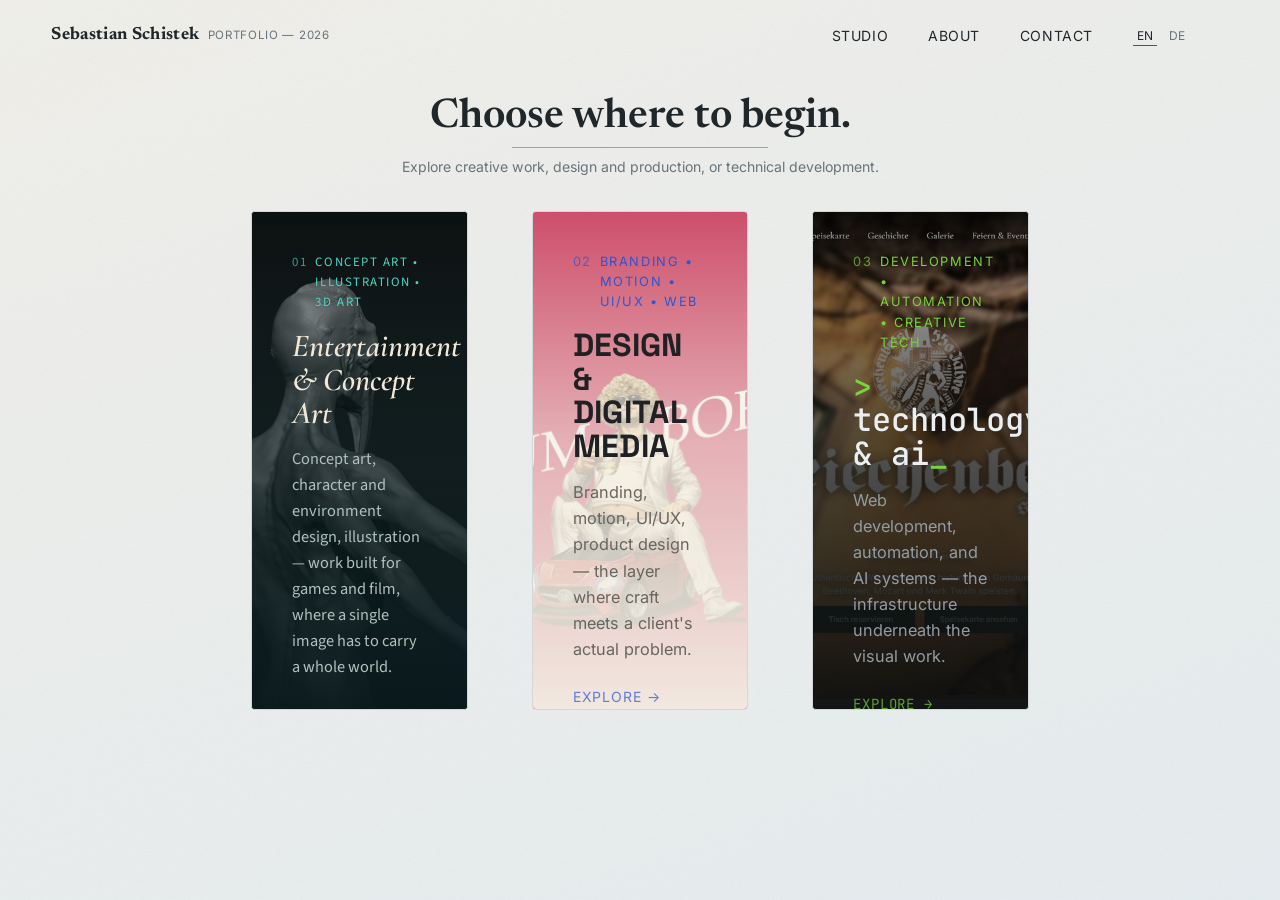
==== commit e1146b48: "Add Studio nav link (left of About/Contact, on every page — in-shell swap on Home/About/Contact, rea" ====
--- a/pages/index.html
+++ b/pages/index.html
@@ -15,7 +15,7 @@
   <link rel="stylesheet" href="../src/css/animations.css">
   <link rel="stylesheet" href="../src/css/responsive.css">
 </head>
-<body class="is-homepage">
+<body class="is-homepage is-home-view">
 
   <header class="site-nav">
     <a class="site-nav__mark" href="index.html">
@@ -24,6 +24,7 @@
     </a>
     <button class="site-nav__toggle" aria-expanded="false" aria-label="Toggle menu">Menu</button>
     <ul class="site-nav__links">
+      <li><a href="index.html" data-nav-link="home">Studio</a></li>
       <li><a href="about.html" data-nav-link="about" class="">About</a></li>
       <li><a href="contact.html" data-nav-link="contact" class="">Contact</a></li>
       <li class="lang-toggle" role="group" aria-label="Language">
--- a/src/css/layout.css
+++ b/src/css/layout.css
@@ -125,6 +125,44 @@
 .sound-toggle[hidden] {
   display: none;
 }
+
+.discipline-switch {
+  display: flex;
+  gap: var(--space-3);
+  padding-top: calc(var(--nav-height) + var(--space-5));
+  padding-bottom: var(--space-4);
+  flex-wrap: wrap;
+}
+
+.discipline-switch__btn {
+  width: 240px;
+  height: 100px;
+  display: flex;
+  align-items: center;
+  justify-content: center;
+  text-align: center;
+  padding: var(--space-2);
+  border: 2px solid;
+  border-radius: var(--radius-md);
+  font-family: var(--font-display);
+  font-size: 1rem;
+  font-weight: 600;
+  line-height: 1.25;
+  transition: transform 200ms var(--ease-editorial), filter 200ms var(--ease-editorial);
+}
+
+.discipline-switch__btn:hover:not(.is-current) {
+  transform: translateY(-2px);
+}
+
+.discipline-switch__btn.is-current {
+  border-color: currentColor;
+  transform: scale(0.96);
+  filter: brightness(0.85);
+  cursor: default;
+}
+
+body.is-home-view .site-footer { display: none; }
 
 /* Studio shell — Home/About/Contact panels, only one visible at a time.
    Uses !important so it overrides each panel's own display value
@@ -800,6 +838,42 @@
   color: var(--color-text-muted);
 }
 
+.media-group {
+  padding-block: var(--space-6);
+  border-top: 1px solid var(--color-border);
+}
+
+.media-group__title {
+  font-size: var(--type-scale-h3);
+  margin-bottom: var(--space-4);
+}
+
+.media-group__grid {
+  display: grid;
+  grid-template-columns: repeat(3, 1fr);
+  gap: var(--space-4);
+}
+
+.media-group__item {
+  margin: 0;
+}
+
+.media-group__item img,
+.media-group__item video {
+  width: 100%;
+  height: 100%;
+  object-fit: cover;
+  aspect-ratio: 4 / 3;
+  border: 1px solid var(--color-border);
+}
+
+.media-group__item figcaption {
+  margin-top: var(--space-2);
+  font-family: var(--font-label);
+  font-size: var(--type-scale-small);
+  color: var(--color-text-muted);
+}
+
 .project-detail__tags {
   display: flex;
   flex-wrap: wrap;
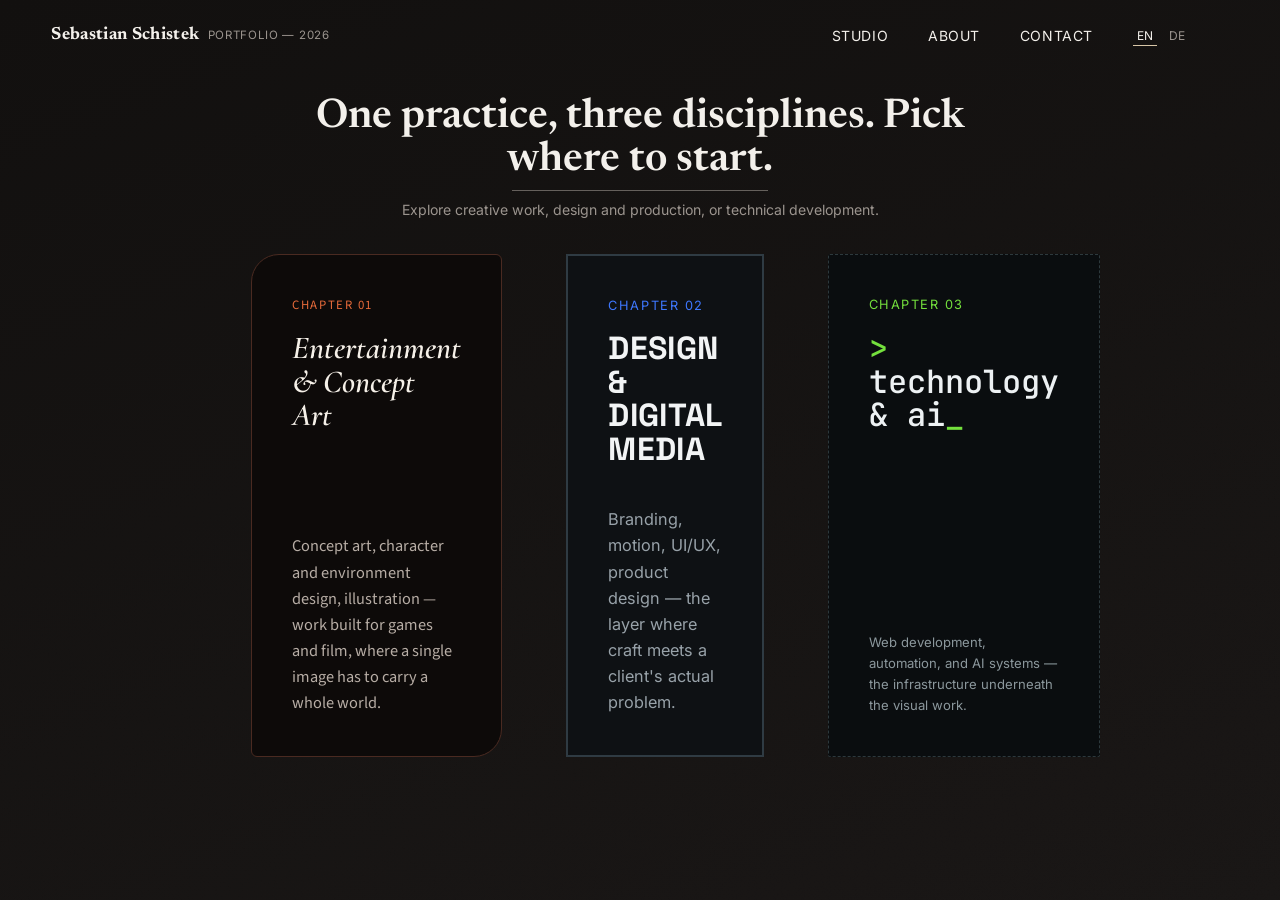
==== commit f216cd91: "Restyle Studio/homepage to match main branch's design: text-only discipline cards (removed cover-ima" ====
--- a/pages/index.html
+++ b/pages/index.html
@@ -44,7 +44,7 @@
   <main>
     <section class="hero is-active-view" data-view="home">
       <div class="hero__intro">
-        <h1 class="hero__title" data-config="homepage.introHeading" data-en="Choose where to begin." data-de="Wählen Sie Ihren Einstieg.">Choose where to begin.</h1>
+        <h1 class="hero__title" data-config="homepage.introHeading" data-en="One practice, three disciplines. Pick where to start." data-de="Eine Praxis, drei Disziplinen. Wählen Sie Ihren Einstieg.">One practice, three disciplines. Pick where to start.</h1>
         <hr class="hero__divider">
         <p class="hero__subtitle" data-config="homepage.introText"
            data-en="Explore creative work, design and production, or technical development."
--- a/src/css/variables.css
+++ b/src/css/variables.css
@@ -12,71 +12,71 @@
      nav, footer, hero, about/contact/work/project chrome all use this
      unless a [data-chapter] / body[data-active-chapter] scope overrides it.
      ------------------------------------------------------------------ */
-  --studio-bg:            #F2F1EC;
-  --studio-bg-alt:        #E8EFF2;
-  --studio-surface:       #FAFAF7;
-  --studio-surface-hover: #E1EBEF;
-  --studio-text:          #20272B;
-  --studio-text-muted:    #68747A;
-  --studio-accent:        #7296A6;
-  --studio-accent-soft:   #BFD2DA;
-  --studio-action:        #315F75;
-  --studio-action-hover:  #234A5C;
+  --studio-bg:            #12100F;
+  --studio-bg-alt:        #1A1716;
+  --studio-surface:       #1A1716;
+  --studio-surface-hover: #24201E;
+  --studio-text:          #F3F0EB;
+  --studio-text-muted:    #9B948E;
+  --studio-accent:        #D8C6A8;
+  --studio-accent-soft:   #EADBC3;
+  --studio-action:        #D8C6A8;
+  --studio-action-hover:  #EADBC3;
   --studio-warm-detail:   #B9936B;
-  --studio-border:        #D2D8D9;
+  --studio-border:        #2F2A27;
 
   /* ------------------------------------------------------------------
      Creative / Game Art — dark blue-green atmosphere, parchment text
      ------------------------------------------------------------------ */
-  --creative-bg:          #08191B;
-  --creative-bg-alt:      #10282A;
-  --creative-surface:     #163436;
-  --creative-text:        #F0E9DA;
-  --creative-text-muted:  #AFC2BD;
-  --creative-accent:      #4CD6C4;
-  --creative-accent-deep: #168C89;
+  --creative-bg:          #0D0A09;
+  --creative-bg-alt:      #181211;
+  --creative-surface:     #181211;
+  --creative-text:        #F5F0E8;
+  --creative-text-muted:  #B7ADA5;
+  --creative-accent:      #E66A3A;
+  --creative-accent-deep: #C74434;
   --creative-red:         #C84B3C;
   --creative-green:       #718E62;
   --creative-orange:      #E59B46;
   --creative-blue:        #4E83B6;
-  --creative-border:      #315052;
-  --creative-action:      #35BBAE;
-  --creative-action-hover:#66E2D2;
+  --creative-border:      #4A2A21;
+  --creative-action:      #E66A3A;
+  --creative-action-hover:#C74434;
 
   /* ------------------------------------------------------------------
      Design / Production — warm cream, cobalt primary
      ------------------------------------------------------------------ */
-  --design-bg:            #F3EFE5;
-  --design-bg-alt:        #E9E3D5;
-  --design-surface:       #FAF8F2;
-  --design-text:          #202124;
-  --design-text-muted:    #68655F;
-  --design-blue:          #2756D8;
+  --design-bg:            #0E1114;
+  --design-bg-alt:        #171C20;
+  --design-surface:       #171C20;
+  --design-text:          #F2F4F5;
+  --design-text-muted:    #98A2A9;
+  --design-blue:          #3E78FF;
   --design-yellow:        #F2C84B;
   --design-orange:        #EE7738;
   --design-red:           #D84A43;
   --design-blue-soft:     #AFC6F5;
-  --design-border:        #CAC3B5;
-  --design-action:        #2756D8;
-  --design-action-hover:  #173CA8;
+  --design-border:        #2F3B43;
+  --design-action:        #3E78FF;
+  --design-action-hover:  #5FD8FF;
 
   /* ------------------------------------------------------------------
      Technical / Developer — near-black, terminal-green accent
      ------------------------------------------------------------------ */
-  --tech-bg:              #0B0D0E;
-  --tech-bg-alt:          #111518;
-  --tech-surface:         #171B1E;
-  --tech-surface-hover:   #1D2327;
-  --tech-text:            #EBEFF1;
-  --tech-text-muted:      #929CA2;
-  --tech-green:           #78D43B;
+  --tech-bg:              #0A0D0F;
+  --tech-bg-alt:          #14191C;
+  --tech-surface:         #14191C;
+  --tech-surface-hover:   #1C2428;
+  --tech-text:            #EDF1F3;
+  --tech-text-muted:      #8C989D;
+  --tech-green:           #74E03D;
   --tech-cyan:            #4CB7D8;
   --tech-blue:            #4385D7;
   --tech-amber:           #D9A441;
-  --tech-border:          #2A3034;
-  --tech-action:          #78D43B;
-  --tech-action-text:     #10150D;
-  --tech-action-hover:    #98E768;
+  --tech-border:          #2D393D;
+  --tech-action:          #74E03D;
+  --tech-action-text:     #08100A;
+  --tech-action-hover:    #46C7E4;
 
   /* ------------------------------------------------------------------
      Generic semantic aliases — every component reads these, never the
--- a/src/css/layout.css
+++ b/src/css/layout.css
@@ -135,8 +135,8 @@
 }
 
 .discipline-switch__btn {
-  width: 240px;
-  height: 100px;
+  width: 170px;
+  height: 60px;
   display: flex;
   align-items: center;
   justify-content: center;
@@ -144,10 +144,9 @@
   padding: var(--space-2);
   border: 2px solid;
   border-radius: var(--radius-md);
-  font-family: var(--font-display);
-  font-size: 1rem;
+  font-size: 0.85rem;
   font-weight: 600;
-  line-height: 1.25;
+  line-height: 1.2;
   transition: transform 200ms var(--ease-editorial), filter 200ms var(--ease-editorial);
 }
 
@@ -249,83 +248,39 @@
   isolation: isolate;
   display: flex;
   flex-direction: column;
+  padding: var(--space-5);
   height: 100%;
-  overflow: hidden;
   border: 1px solid var(--color-border);
-  border-radius: var(--radius-md);
-  transition: box-shadow 400ms var(--ease-editorial), border-color var(--duration-medium) var(--ease-editorial);
-}
-
-/* Scoped with an extra selector so this always wins over the generic
-   [data-reveal-group] > * entrance transition in animations.css, which
-   would otherwise tie on specificity and clobber this timing. */
-.principle-grid .principle-card {
   transition: transform 500ms var(--ease-editorial),
-              opacity 400ms var(--ease-editorial),
-              border-color var(--duration-medium) var(--ease-editorial);
-}
-
-.principle-card.is-dimmed { opacity: 0.72; }
-.principle-grid .principle-card.is-active { transform: scale(1.06); z-index: 3; }
-
-.principle-card__media {
-  position: absolute;
-  inset: 0;
-  overflow: hidden;
-}
-
-.principle-card__media-img {
-  position: absolute;
-  inset: 0;
-  width: 100%;
-  height: 100%;
-  object-fit: cover;
-  opacity: 0;
-  transition: opacity 620ms ease;
-}
-
-.principle-card__media-img.is-shown { opacity: 1; }
-
-/* Always-on scrim for text contrast, independent of hover state */
-.principle-card__scrim {
-  position: absolute;
-  inset: 0;
-}
-
-.principle-card__scrim::after {
+              border-color var(--duration-medium) var(--ease-editorial),
+              background var(--duration-medium) var(--ease-editorial),
+              opacity 400ms var(--ease-editorial);
+}
+
+/* Vignette glow — soft radial glow that fades in around the card on
+   hover/selection, colored per discipline via --card-glow set below. */
+.principle-card::before {
   content: '';
   position: absolute;
-  inset: 0;
+  inset: -24px;
+  z-index: -1;
+  border-radius: inherit;
+  background: radial-gradient(closest-side, var(--card-glow, transparent), transparent 72%);
   opacity: 0;
-  transition: opacity 500ms var(--ease-editorial);
-}
-
-.principle-card.is-active .principle-card__scrim::after { opacity: 1; }
-
-.principle-card__body {
-  position: relative;
-  z-index: 1;
-  display: flex;
-  flex-direction: column;
-  margin-top: auto;
-  padding: var(--space-5);
-  transition: transform 400ms var(--ease-editorial);
-}
-
-.principle-card.is-active .principle-card__body { transform: translateY(-6px); }
+  transition: opacity 450ms var(--ease-editorial);
+  pointer-events: none;
+}
+.principle-card.is-active::before { opacity: 1; }
+
+.principle-card.is-dimmed { opacity: 0.72; }
 
 .principle-card__eyebrow {
-  display: flex;
-  align-items: baseline;
-  gap: var(--space-2);
   font-family: var(--font-label);
   font-size: 0.8rem;
   letter-spacing: 0.12em;
   text-transform: uppercase;
   margin-bottom: var(--space-3);
 }
-
-.principle-card__number { opacity: 0.7; }
 
 .principle-card__title {
   font-size: clamp(1.55rem, 2.5vw, 2.05rem);
@@ -335,60 +290,42 @@
 .principle-card__desc {
   font-size: 1.02rem;
   line-height: var(--leading-body);
-}
-
-.principle-card__explore {
-  display: inline-flex;
-  align-items: center;
-  gap: var(--space-2);
-  margin-top: var(--space-4);
-  font-family: var(--font-label);
-  font-size: var(--type-scale-small);
-  letter-spacing: 0.06em;
-  text-transform: uppercase;
-  width: fit-content;
-  opacity: 0.72;
-  transform: translateX(0);
-  transition: opacity 400ms var(--ease-editorial), transform 400ms var(--ease-editorial);
-}
-
-.principle-card.is-active .principle-card__explore {
-  opacity: 1;
-  transform: translateX(3px);
-}
-
-/* Creative — parchment text on dark blue-green, warm painterly accents */
+  margin-top: auto;
+  padding-top: var(--space-4);
+}
+
+/* Creative — warm, painterly, organic corners */
 .principle-card--creative {
   background: var(--creative-bg);
   color: var(--creative-text);
-}
-.principle-card--creative .principle-card__eyebrow,
-.principle-card--creative .principle-card__explore { color: var(--creative-accent); }
+  border-radius: 28px 6px 28px 6px;
+  border-color: var(--creative-border);
+  --card-glow: color-mix(in srgb, var(--creative-accent) 55%, transparent);
+}
+.principle-card--creative .principle-card__eyebrow { color: var(--creative-accent); }
 .principle-card--creative .principle-card__desc { color: var(--creative-text-muted); }
 .principle-card--creative .principle-card__title {
   font-family: var(--font-heading-creative);
   font-style: italic;
   font-weight: 600;
 }
-.principle-card--creative .principle-card__scrim {
-  background: linear-gradient(to top,
-    color-mix(in srgb, var(--creative-bg) 97%, transparent) 0%,
-    color-mix(in srgb, var(--creative-bg) 68%, transparent) 55%,
-    color-mix(in srgb, var(--creative-bg) 25%, transparent) 100%);
-}
-.principle-card--creative .principle-card__scrim::after {
-  background: color-mix(in srgb, var(--creative-accent) 22%, transparent);
-}
-.principle-card--creative:hover,
-.principle-card--creative.is-active { animation: glowPulseCreative 1.8s ease-in-out infinite; }
-
-/* Design — cream base, cobalt primary, crisp geometric register */
+.principle-grid .principle-card--creative.is-active {
+  transform: scale(1.06) rotate(-0.6deg) translateY(-4px);
+  border-color: var(--creative-accent);
+  background: var(--creative-bg-alt);
+  z-index: 3;
+}
+
+/* Design — crisp, geometric, branding-forward */
 .principle-card--design {
   background: var(--design-bg);
   color: var(--design-text);
-}
-.principle-card--design .principle-card__eyebrow,
-.principle-card--design .principle-card__explore { color: var(--design-blue); }
+  border-radius: 0;
+  border-width: 2px;
+  border-color: var(--design-border);
+  --card-glow: color-mix(in srgb, var(--design-blue) 55%, transparent);
+}
+.principle-card--design .principle-card__eyebrow { color: var(--design-blue); }
 .principle-card--design .principle-card__desc { color: var(--design-text-muted); }
 .principle-card--design .principle-card__title {
   font-family: var(--font-heading-design);
@@ -396,64 +333,42 @@
   text-transform: uppercase;
   letter-spacing: 0.01em;
 }
-.principle-card--design .principle-card__scrim {
-  background: linear-gradient(to top,
-    color-mix(in srgb, var(--design-bg) 97%, transparent) 0%,
-    color-mix(in srgb, var(--design-bg) 72%, transparent) 55%,
-    color-mix(in srgb, var(--design-bg) 30%, transparent) 100%);
-}
-.principle-card--design .principle-card__scrim::after {
-  background: color-mix(in srgb, var(--design-blue) 16%, transparent);
-}
-.principle-card--design:hover,
-.principle-card--design.is-active { animation: glowPulseDesign 1.8s ease-in-out infinite; }
-
-/* Technical — near-black, terminal-green accent, monospace metadata */
+.principle-grid .principle-card--design.is-active {
+  transform: scale(1.06) translateY(-4px);
+  border-color: var(--design-blue);
+  background: var(--design-blue);
+  z-index: 3;
+}
+.principle-card--design.is-active .principle-card__eyebrow,
+.principle-card--design.is-active .principle-card__title,
+.principle-card--design.is-active .principle-card__desc {
+  color: #FFFFFF;
+}
+
+/* Technical — terminal / systems register */
 .principle-card--technical {
   background: var(--tech-bg);
   color: var(--tech-text);
-}
-.principle-card--technical .principle-card__eyebrow,
-.principle-card--technical .principle-card__explore { color: var(--tech-green); font-family: var(--font-mono); }
-.principle-card--technical .principle-card__desc { color: var(--tech-text-muted); }
+  border-radius: 2px;
+  border-style: dashed;
+  border-color: var(--tech-border);
+  --card-glow: color-mix(in srgb, var(--tech-green) 55%, transparent);
+}
+.principle-card--technical .principle-card__eyebrow { color: var(--tech-green); font-family: var(--font-mono); }
+.principle-card--technical .principle-card__desc { color: var(--tech-text-muted); font-family: var(--font-mono); font-size: 0.82rem; }
 .principle-card--technical .principle-card__title {
   font-family: var(--font-heading-tech);
   font-weight: 500;
   text-transform: lowercase;
 }
-.principle-card--technical .principle-card__title::before {
-  content: '> ';
-  color: var(--tech-green);
-}
-.principle-card--technical .principle-card__title::after {
-  content: '_';
-  color: var(--tech-green);
-  animation: blink 1.1s step-end infinite;
-}
-.principle-card--technical .principle-card__scrim {
-  background: linear-gradient(to top,
-    color-mix(in srgb, var(--tech-bg) 97%, transparent) 0%,
-    color-mix(in srgb, var(--tech-bg) 70%, transparent) 55%,
-    color-mix(in srgb, var(--tech-bg) 28%, transparent) 100%);
-}
-.principle-card--technical .principle-card__scrim::after {
-  background: color-mix(in srgb, var(--tech-green) 16%, transparent);
-}
-.principle-card--technical:hover,
-.principle-card--technical.is-active { animation: glowPulseTechnical 1.8s ease-in-out infinite; }
-
-
-@keyframes glowPulseCreative {
-  0%, 100% { box-shadow: 0 0 22px 4px color-mix(in srgb, var(--creative-accent) 45%, transparent); }
-  50%      { box-shadow: 0 0 45px 6px color-mix(in srgb, var(--creative-accent) 70%, transparent); }
-}
-@keyframes glowPulseDesign {
-  0%, 100% { box-shadow: 0 0 22px 4px color-mix(in srgb, var(--design-blue) 45%, transparent); }
-  50%      { box-shadow: 0 0 45px 6px color-mix(in srgb, var(--design-blue) 70%, transparent); }
-}
-@keyframes glowPulseTechnical {
-  0%, 100% { box-shadow: 0 0 22px 4px color-mix(in srgb, var(--tech-green) 45%, transparent); }
-  50%      { box-shadow: 0 0 45px 6px color-mix(in srgb, var(--tech-green) 70%, transparent); }
+.principle-card--technical .principle-card__title::before { content: '> '; color: var(--tech-green); }
+.principle-card--technical .principle-card__title::after { content: '_'; color: var(--tech-green); animation: blink 1.1s step-end infinite; }
+.principle-grid .principle-card--technical.is-active {
+  transform: scale(1.06) translateY(-4px);
+  border-color: var(--tech-green);
+  border-style: solid;
+  background: var(--tech-surface-hover);
+  z-index: 3;
 }
 
 @keyframes blink {
@@ -462,17 +377,13 @@
 }
 
 /* --- Portal selection transition: click a section, it scales up over
-   2s while the sound plays and everything else fades to 20%, then the
-   subpage loads. Driven by portal-sfx.js adding/removing these classes. --- */
+   ~1.1s while the sound plays and everything else fades to 20%, then
+   the subpage loads. Driven by portal-sfx.js adding/removing these
+   classes. --- */
 .principle-grid .principle-card.is-selected {
   transform: scale(1.35);
   z-index: 4;
   transition: transform 1100ms cubic-bezier(0.4, 0, 0.2, 1);
-}
-
-.principle-card.is-selected .principle-card__media-img {
-  transition: transform 1100ms cubic-bezier(0.4, 0, 0.2, 1);
-  transform: scale(1.12);
 }
 
 .principle-grid.is-transitioning .principle-card:not(.is-selected) {
--- a/src/css/animations.css
+++ b/src/css/animations.css
@@ -87,25 +87,19 @@
   [data-chapter="technical"] .project-card:hover::after { animation: none !important; opacity: 0 !important; }
   [data-chapter="design"] .project-card::before { transition: none !important; }
 
-  /* Category panels: one static image, no scaling, no sequencing —
-     enforced at the CSS layer so it holds even if JS ran before this
-     media query was read. */
-  .principle-card,
-  .principle-card__body,
-  .principle-card__explore,
-  .principle-card__media-img,
-  .principle-card__scrim::after {
+  /* Discipline cards: no scaling, no glow fade, no rotate/shift on
+     hover under reduced motion — text and color state still change,
+     just without the motion. */
+  .principle-card {
     transition: opacity 150ms linear !important;
   }
-  .principle-card:hover,
-  .principle-card.is-active { transform: none !important; }
-  .principle-card__body,
-  .principle-card.is-active .principle-card__body { transform: none !important; }
-  .principle-card__media-img:not(:first-child) { display: none !important; }
-  .principle-card__media-img:first-child { opacity: 1 !important; }
+  .principle-card::before { transition: none !important; opacity: 0 !important; }
+  .principle-grid .principle-card.is-active,
+  .principle-grid .principle-card--creative.is-active,
+  .principle-grid .principle-card--design.is-active,
+  .principle-grid .principle-card--technical.is-active { transform: none !important; }
   .principle-card--technical .principle-card__title::after { animation: none !important; opacity: 1; }
   .principle-card.is-selected,
-  .principle-card.is-selected .principle-card__media-img,
   .principle-grid.is-transitioning .principle-card:not(.is-selected),
   .hero__intro.is-fading,
   .hero__eyebrow-row.is-fading {
@@ -113,9 +107,4 @@
     transform: none !important;
     opacity: 1 !important;
   }
-  .principle-card--creative:hover, .principle-card--creative.is-active,
-  .principle-card--design:hover, .principle-card--design.is-active,
-  .principle-card--technical:hover, .principle-card--technical.is-active {
-    animation: none !important;
-  }
 }
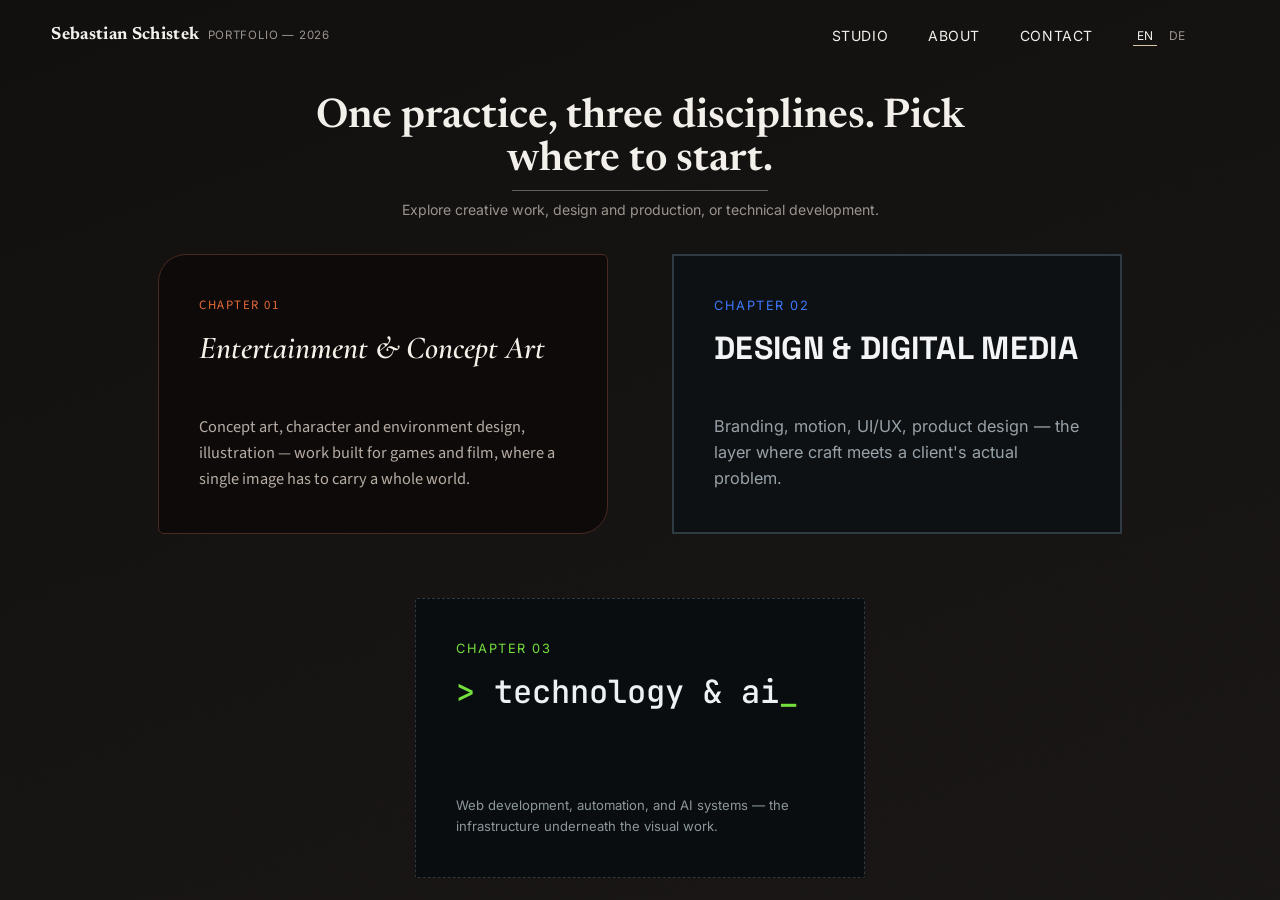
==== commit 3ee798a0: "Four fixes: 1) Real bug: browser back/forward could restore the homepage mid-transition (bfcache), l" ====
--- a/pages/index.html
+++ b/pages/index.html
@@ -144,7 +144,6 @@
   <script src="../src/js/site-data.js"></script>
   <script src="../src/js/category-panels.js"></script>
   <script src="../src/js/portal-sfx.js"></script>
-  <script src="../src/js/click-sfx.js"></script>
   <script src="../src/js/ambient-audio.js"></script>
   <script src="../src/js/form.js"></script>
 </body>
--- a/src/css/layout.css
+++ b/src/css/layout.css
@@ -232,15 +232,13 @@
    always present in the DOM regardless of image/JS state.
    -------------------------------------------------------------------- */
 .principle-grid {
-  display: grid;
-  grid-template-columns: repeat(3, 1fr);
+  display: flex;
+  justify-content: center;
   gap: var(--space-6);
   flex: 1 1 auto;
   min-height: 0;
-  max-width: 66%;
-  max-height: 64%;
-  margin-inline: auto;
-  align-self: center;
+  align-items: center;
+  flex-wrap: wrap;
 }
 
 .principle-card {
@@ -249,7 +247,9 @@
   display: flex;
   flex-direction: column;
   padding: var(--space-5);
-  height: 100%;
+  width: 450px;
+  height: 280px;
+  flex: 0 0 auto;
   border: 1px solid var(--color-border);
   transition: transform 500ms var(--ease-editorial),
               border-color var(--duration-medium) var(--ease-editorial),
@@ -336,13 +336,7 @@
 .principle-grid .principle-card--design.is-active {
   transform: scale(1.06) translateY(-4px);
   border-color: var(--design-blue);
-  background: var(--design-blue);
   z-index: 3;
-}
-.principle-card--design.is-active .principle-card__eyebrow,
-.principle-card--design.is-active .principle-card__title,
-.principle-card--design.is-active .principle-card__desc {
-  color: #FFFFFF;
 }
 
 /* Technical — terminal / systems register */
--- a/src/css/responsive.css
+++ b/src/css/responsive.css
@@ -25,14 +25,39 @@
 
 @media (max-width: 480px) {
   .project-grid, .work-grid { grid-template-columns: 1fr; }
-  .site-nav__links a:not(.lang-toggle *) { display: none; }
+
+  /* Nav: only the logo + hamburger stay always visible. Everything
+     else (Studio/About/Contact, EN/DE, Sound) lives behind the menu
+     toggle — including Sound, which is a <button> not an <a>, so it
+     needs its own rule rather than the old anchor-only selector that
+     let it silently overflow off-screen. */
+  .site-nav__links > li > a { display: none; }
+  .site-nav__mark-tagline { display: none; }
+  .site-nav__mark-name { font-size: 0.95rem; }
+
+  /* Sound toggle stays visible (like EN/DE) rather than hidden behind
+     the menu — it's a persistent utility control, not primary nav. */
+  .sound-toggle {
+    padding: 4px 8px;
+    font-size: 0;
+  }
+  .sound-toggle::before { margin: 0; }
+  .sound-toggle [data-sound-label] {
+    font-size: 0;
+  }
+  .sound-toggle [data-sound-label]::before {
+    content: '♪';
+    font-size: 0.9rem;
+  }
   .site-nav__toggle {
     display: inline-flex;
     font-family: var(--font-label);
     font-size: var(--type-scale-small);
     text-transform: uppercase;
   }
-  .site-nav.is-menu-open .site-nav__links a { display: inline; }
+  .site-nav.is-menu-open .site-nav__links > li > a {
+    display: inline-flex;
+  }
   .site-nav.is-menu-open .site-nav__links {
     position: fixed;
     inset: var(--nav-height) 0 0 0;
@@ -42,21 +67,63 @@
     padding: var(--space-5) var(--content-pad);
     gap: var(--space-4);
   }
+
   .project-detail__meta { grid-template-columns: 1fr; }
-  .hero__title { max-width: 100%; }
-  .hero__subtitle { max-width: 100%; }
+  .hero__title { max-width: 100%; font-size: clamp(1.3rem, 6vw, 1.8rem); }
+  .hero__subtitle { max-width: 100%; font-size: 0.85rem; }
+  .hero__intro { margin-bottom: var(--space-3); }
 
-  /* Mobile: 3 equal-height horizontal bands filling the same fixed
-     viewport — no horizontal or vertical scroll, ever. Cards keep the
-     same overlay pattern (media behind, text on top) just shorter. */
+  /* Discipline cards: column stack, fluid width, short fixed-ish
+     height so all 3 plus the intro above stay in one no-scroll frame. */
   .principle-grid {
-    grid-template-columns: 1fr;
-    grid-template-rows: repeat(3, 1fr);
+    flex-direction: column;
+    width: 100%;
+    gap: var(--space-2);
   }
-  .principle-card__body { padding: var(--space-3); }
-  .principle-card__desc { font-size: 0.8rem; }
-  .principle-card__title { font-size: clamp(1.05rem, 5vw, 1.3rem); }
-  .principle-card__eyebrow { font-size: 0.65rem; }
+  .principle-card {
+    width: 100%;
+    max-width: 360px;
+    height: auto;
+    flex: 1 1 0;
+    min-height: 0;
+    margin-inline: auto;
+    padding: var(--space-3);
+  }
+  .principle-card__desc { display: none; }
+  .principle-card__title { font-size: clamp(1rem, 4.5vw, 1.2rem); margin-bottom: var(--space-1); }
+  .principle-card__eyebrow { font-size: 0.62rem; margin-bottom: var(--space-1); }
+
+  /* Selection transition on mobile: the desktop's uniform scale(1.35)
+     overflows off both screen edges on a narrow card. Non-uniform
+     instead — grow to the screen edges horizontally, much taller
+     vertically (a "swallow the screen" cover effect) before the
+     subpage loads. The card is already centered in the viewport, so
+     scaling from its own center point lands almost exactly at the
+     screen edges horizontally. */
+  .principle-grid .principle-card.is-selected {
+    transform: scaleX(1.1) scaleY(4.2);
+  }
+
+  /* Discipline switcher (on section pages): 3-across, no wrap — fluid
+     width instead of the fixed 170px desktop size. */
+  .discipline-switch {
+    flex-wrap: nowrap;
+    gap: var(--space-2);
+    padding-top: calc(var(--nav-height) + var(--space-3));
+  }
+  .discipline-switch__btn {
+    width: auto;
+    flex: 1 1 0;
+    height: 50px;
+    font-size: 0.68rem;
+    padding: var(--space-1);
+  }
+
+  /* Project detail: single-column media groups instead of cramped
+     3-across thumbnails, tags wrap naturally (already flex-wrap). */
+  .media-group__grid { grid-template-columns: 1fr; }
+  .media-group__item img,
+  .media-group__item video { aspect-ratio: 16 / 10; }
 }
 
 /* Safety net for short viewports (small phones in landscape, split-screen
@@ -64,7 +131,6 @@
    than ever letting the homepage scroll. */
 @media (max-height: 640px) {
   .principle-card__desc { display: none; }
-  .principle-card__body { padding: var(--space-2); }
   .hero__subtitle { margin-bottom: var(--space-2); }
 }
 @media (max-height: 480px) {
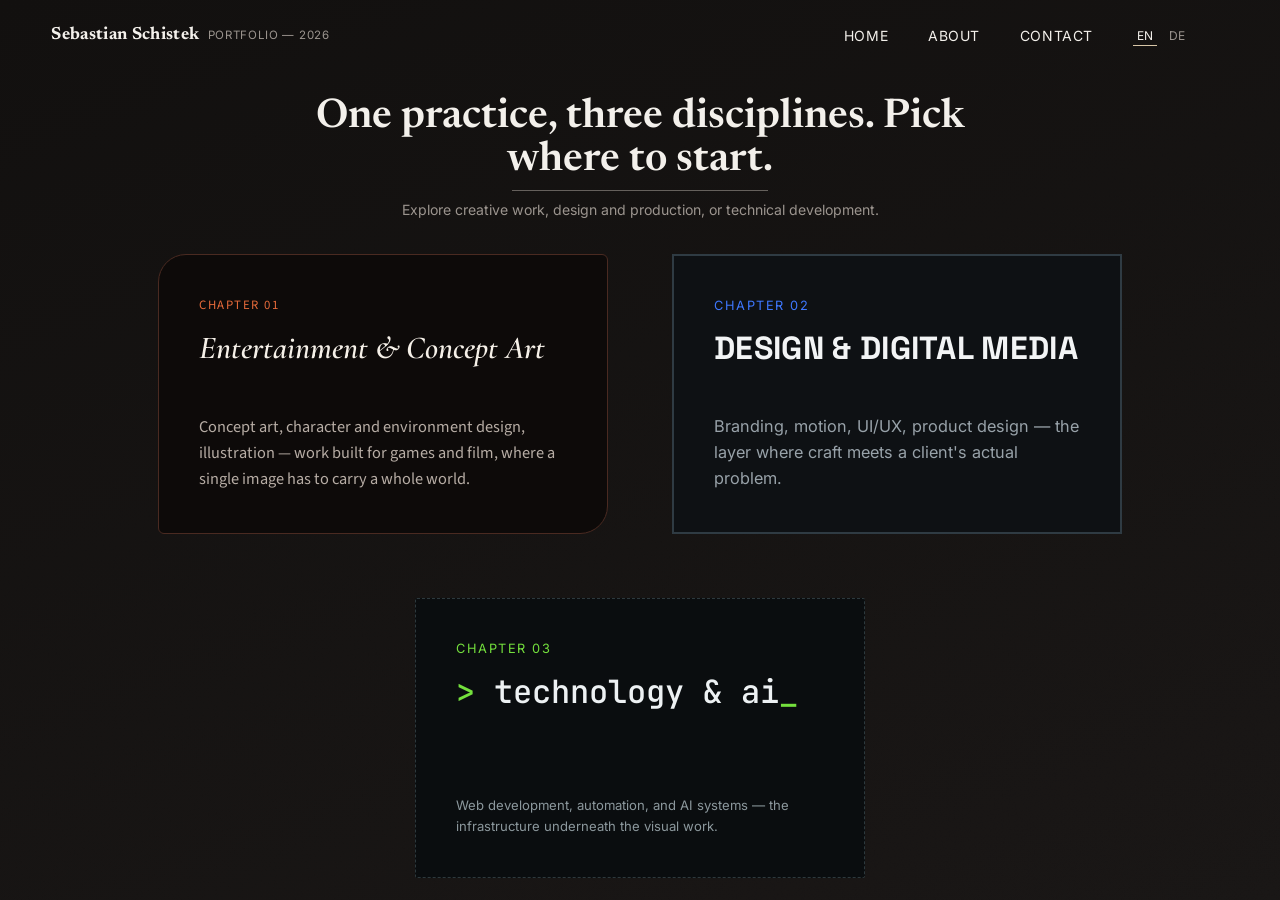
==== commit 812495e1: "Debug and fix mobile nav bugs: Root cause found: studio-shell.js never closed the mobile hamburger m" ====
--- a/pages/index.html
+++ b/pages/index.html
@@ -24,7 +24,7 @@
     </a>
     <button class="site-nav__toggle" aria-expanded="false" aria-label="Toggle menu">Menu</button>
     <ul class="site-nav__links">
-      <li><a href="index.html" data-nav-link="home">Studio</a></li>
+      <li><a href="index.html" data-nav-link="home">Home</a></li>
       <li><a href="about.html" data-nav-link="about" class="">About</a></li>
       <li><a href="contact.html" data-nav-link="contact" class="">Contact</a></li>
       <li class="lang-toggle" role="group" aria-label="Language">
--- a/src/css/layout.css
+++ b/src/css/layout.css
@@ -76,10 +76,17 @@
   left: 0; bottom: -2px;
   width: 0; height: 1px;
   background: var(--accent-current);
-  transition: width var(--duration-fast) var(--ease-editorial);
-}
-
-.site-nav__links a:hover::after,
+}
+
+@media (hover: hover) {
+  .site-nav__links a::after {
+    transition: width var(--duration-fast) var(--ease-editorial);
+  }
+  .site-nav__links a:hover::after {
+    width: 100%;
+  }
+}
+
 .site-nav__links a.is-active::after {
   width: 100%;
 }
@@ -658,7 +665,7 @@
 
 /* --- Work index page --- */
 .work-header {
-  padding-top: calc(var(--nav-height) + var(--space-6));
+  padding-top: var(--space-5);
   padding-bottom: var(--space-5);
 }
 
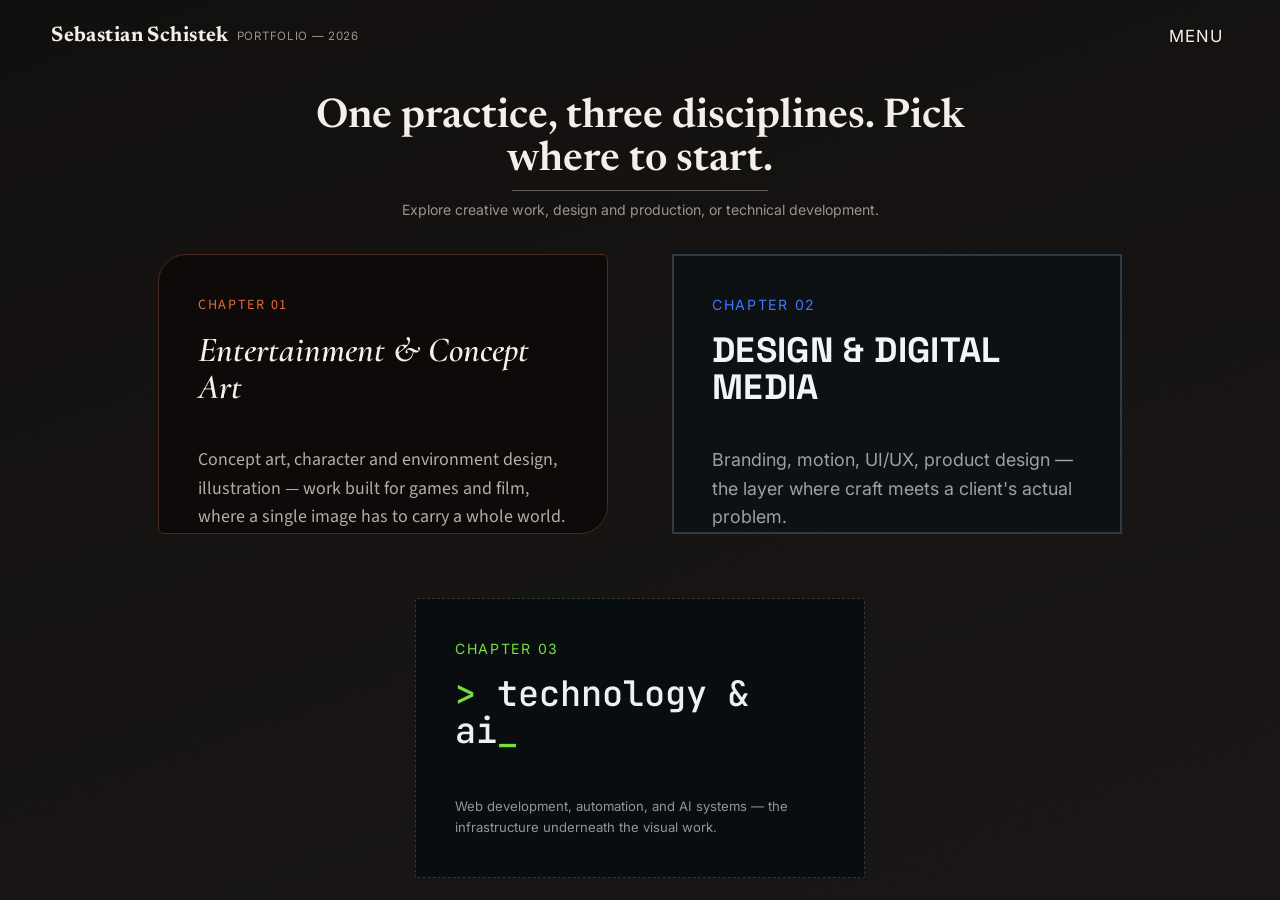
==== commit 63ba52bf: "Full set of fixes from this round: 1) Real bug: ambient-audio.js optimistically marked the Sound but" ====
--- a/pages/index.html
+++ b/pages/index.html
@@ -22,7 +22,12 @@
       <span class="site-nav__mark-name" data-config="homepage.title">Sebastian Schistek</span>
       <span class="site-nav__mark-tagline" data-en="Portfolio — 2026" data-de="Portfolio — 2026">Portfolio — 2026</span>
     </a>
-    <button class="site-nav__toggle" aria-expanded="false" aria-label="Toggle menu">Menu</button>
+    <div class="site-nav__controls">
+      <button class="site-nav__toggle" aria-expanded="false" aria-label="Toggle menu">Menu</button>
+      <button class="sound-toggle" type="button" data-sound-toggle aria-pressed="false" aria-label="Toggle ambient studio sound">
+          <span data-sound-label data-en="Sound: Off" data-de="Ton: Aus">Sound: Off</span>
+        </button>
+    </div>
     <ul class="site-nav__links">
       <li><a href="index.html" data-nav-link="home">Home</a></li>
       <li><a href="about.html" data-nav-link="about" class="">About</a></li>
@@ -30,11 +35,6 @@
       <li class="lang-toggle" role="group" aria-label="Language">
         <button data-lang-btn="en">EN</button>
         <button data-lang-btn="de">DE</button>
-      </li>
-      <li>
-        <button class="sound-toggle" type="button" data-sound-toggle aria-pressed="false" aria-label="Toggle ambient studio sound">
-          <span data-sound-label data-en="Sound: Off" data-de="Ton: Aus">Sound: Off</span>
-        </button>
       </li>
     </ul>
   </header>
--- a/src/css/layout.css
+++ b/src/css/layout.css
@@ -39,10 +39,11 @@
 }
 
 .site-nav__mark-name {
-  font-size: 1.1rem;
+  font-size: 1.32rem;
   font-weight: 700;
   letter-spacing: 0.02em;
   color: var(--color-text);
+  transform: translateY(1px);
 }
 
 .site-nav__mark-tagline {
@@ -54,9 +55,7 @@
 }
 
 .site-nav__links {
-  display: flex;
-  align-items: center;
-  gap: var(--space-5);
+  display: none;
   list-style: none;
   margin: 0;
   padding: 0;
@@ -91,22 +90,47 @@
   width: 100%;
 }
 
+.site-nav.is-menu-open .site-nav__links {
+  display: flex;
+  position: fixed;
+  inset: var(--nav-height) 0 0 0;
+  background: var(--color-bg);
+  flex-direction: column;
+  align-items: flex-start;
+  padding: var(--space-5) var(--content-pad);
+  gap: var(--space-4);
+}
+
+/* MENU + Sound sit together at the right, always visible regardless of
+   screen size — everything else (Home/About/Contact/EN/DE) lives
+   behind MENU. */
+.site-nav__controls {
+  display: flex;
+  align-items: center;
+  gap: var(--space-3);
+}
+
 .site-nav__toggle {
-  display: none;
-}
-
-/* --- Sound toggle (studio hub only) --- */
+  display: inline-flex;
+  align-items: center;
+  font-family: var(--font-label);
+  font-size: 1.05rem;
+  letter-spacing: 0.06em;
+  text-transform: uppercase;
+}
+
+/* --- Sound toggle --- */
 .sound-toggle {
   display: inline-flex;
   align-items: center;
   gap: var(--space-1);
   font-family: var(--font-label);
-  font-size: var(--type-scale-caption);
+  font-size: 0.9rem;
   letter-spacing: 0.08em;
   text-transform: uppercase;
   color: var(--color-text-muted);
   border: 1px solid var(--color-border);
-  padding: 5px 10px;
+  padding: 6px 12px;
   border-radius: 999px;
   transition: color var(--duration-fast) var(--ease-editorial),
               border-color var(--duration-fast) var(--ease-editorial);
@@ -137,7 +161,7 @@
   display: flex;
   gap: var(--space-3);
   padding-top: calc(var(--nav-height) + var(--space-5));
-  padding-bottom: var(--space-4);
+  padding-bottom: var(--space-3);
   flex-wrap: wrap;
 }
 
@@ -149,12 +173,12 @@
   justify-content: center;
   text-align: center;
   padding: var(--space-2);
-  border: 2px solid;
+  border: 1px solid;
   border-radius: var(--radius-md);
   font-size: 0.85rem;
   font-weight: 600;
   line-height: 1.2;
-  transition: transform 200ms var(--ease-editorial), filter 200ms var(--ease-editorial);
+  transition: transform 200ms var(--ease-editorial), filter 200ms var(--ease-editorial), border-color 200ms var(--ease-editorial);
 }
 
 .discipline-switch__btn:hover:not(.is-current) {
@@ -162,7 +186,7 @@
 }
 
 .discipline-switch__btn.is-current {
-  border-color: currentColor;
+  border-color: #A8A8A8;
   transform: scale(0.96);
   filter: brightness(0.85);
   cursor: default;
@@ -248,20 +272,39 @@
   flex-wrap: wrap;
 }
 
+/* Card is a pure positioning shell — box (background/border) and
+   content (text) are independent siblings inside it, each with their
+   own transform. This is what lets the selection transition scale the
+   box up hugely to fill the screen while the text only scales a
+   little and fades, instead of the text stretching along with
+   whatever the box is doing. */
 .principle-card {
   position: relative;
   isolation: isolate;
-  display: flex;
-  flex-direction: column;
-  padding: var(--space-5);
+  display: block;
   width: 450px;
   height: 280px;
   flex: 0 0 auto;
+  transition: transform 500ms var(--ease-editorial), opacity 400ms var(--ease-editorial);
+}
+
+.principle-card__box {
+  position: absolute;
+  inset: 0;
   border: 1px solid var(--color-border);
   transition: transform 500ms var(--ease-editorial),
               border-color var(--duration-medium) var(--ease-editorial),
-              background var(--duration-medium) var(--ease-editorial),
-              opacity 400ms var(--ease-editorial);
+              background var(--duration-medium) var(--ease-editorial);
+}
+
+.principle-card__content {
+  position: relative;
+  z-index: 1;
+  display: flex;
+  flex-direction: column;
+  height: 100%;
+  padding: var(--space-5);
+  transition: transform 500ms var(--ease-editorial), opacity 400ms var(--ease-editorial);
 }
 
 /* Vignette glow — soft radial glow that fades in around the card on
@@ -283,30 +326,32 @@
 
 .principle-card__eyebrow {
   font-family: var(--font-label);
-  font-size: 0.8rem;
+  font-size: 0.88rem;
   letter-spacing: 0.12em;
   text-transform: uppercase;
   margin-bottom: var(--space-3);
 }
 
 .principle-card__title {
-  font-size: clamp(1.55rem, 2.5vw, 2.05rem);
+  font-size: clamp(1.7rem, 2.75vw, 2.26rem);
   margin-bottom: var(--space-3);
 }
 
 .principle-card__desc {
-  font-size: 1.02rem;
+  font-size: 1.12rem;
   line-height: var(--leading-body);
   margin-top: auto;
   padding-top: var(--space-4);
 }
 
 /* Creative — warm, painterly, organic corners */
-.principle-card--creative {
+.principle-card--creative .principle-card__box {
   background: var(--creative-bg);
-  color: var(--creative-text);
   border-radius: 28px 6px 28px 6px;
   border-color: var(--creative-border);
+}
+.principle-card--creative .principle-card__content { color: var(--creative-text); }
+.principle-card--creative {
   --card-glow: color-mix(in srgb, var(--creative-accent) 55%, transparent);
 }
 .principle-card--creative .principle-card__eyebrow { color: var(--creative-accent); }
@@ -318,18 +363,22 @@
 }
 .principle-grid .principle-card--creative.is-active {
   transform: scale(1.06) rotate(-0.6deg) translateY(-4px);
+  z-index: 3;
+}
+.principle-card--creative.is-active .principle-card__box {
   border-color: var(--creative-accent);
   background: var(--creative-bg-alt);
-  z-index: 3;
 }
 
 /* Design — crisp, geometric, branding-forward */
-.principle-card--design {
+.principle-card--design .principle-card__box {
   background: var(--design-bg);
-  color: var(--design-text);
   border-radius: 0;
   border-width: 2px;
   border-color: var(--design-border);
+}
+.principle-card--design .principle-card__content { color: var(--design-text); }
+.principle-card--design {
   --card-glow: color-mix(in srgb, var(--design-blue) 55%, transparent);
 }
 .principle-card--design .principle-card__eyebrow { color: var(--design-blue); }
@@ -342,17 +391,21 @@
 }
 .principle-grid .principle-card--design.is-active {
   transform: scale(1.06) translateY(-4px);
+  z-index: 3;
+}
+.principle-card--design.is-active .principle-card__box {
   border-color: var(--design-blue);
-  z-index: 3;
 }
 
 /* Technical — terminal / systems register */
-.principle-card--technical {
+.principle-card--technical .principle-card__box {
   background: var(--tech-bg);
-  color: var(--tech-text);
   border-radius: 2px;
   border-style: dashed;
   border-color: var(--tech-border);
+}
+.principle-card--technical .principle-card__content { color: var(--tech-text); }
+.principle-card--technical {
   --card-glow: color-mix(in srgb, var(--tech-green) 55%, transparent);
 }
 .principle-card--technical .principle-card__eyebrow { color: var(--tech-green); font-family: var(--font-mono); }
@@ -366,10 +419,12 @@
 .principle-card--technical .principle-card__title::after { content: '_'; color: var(--tech-green); animation: blink 1.1s step-end infinite; }
 .principle-grid .principle-card--technical.is-active {
   transform: scale(1.06) translateY(-4px);
+  z-index: 3;
+}
+.principle-card--technical.is-active .principle-card__box {
   border-color: var(--tech-green);
   border-style: solid;
   background: var(--tech-surface-hover);
-  z-index: 3;
 }
 
 @keyframes blink {
@@ -377,14 +432,46 @@
   50%, 100% { opacity: 0; }
 }
 
-/* --- Portal selection transition: click a section, it scales up over
-   ~1.1s while the sound plays and everything else fades to 20%, then
-   the subpage loads. Driven by portal-sfx.js adding/removing these
-   classes. --- */
+/* --- Portal selection transition: click a discipline and it plays out
+   in two phases, driven by portal-sfx.js:
+   Phase 1 (0–40%): the whole card scales up slightly and moves to the
+     center of the screen (--move-x/--move-y are measured live by JS,
+     since the required offset is different for the left/middle/right
+     card). The other two cards + intro text fade out at the same time.
+   Phase 2 (40–100%): the BOX scales up rapidly to fill the screen —
+     it scales from its own center, which by now sits at the viewport's
+     center thanks to phase 1, so it expands evenly to cover everything.
+     The TEXT (content) only scales up slightly and dissipates (fades
+     out) — independent of the box's scale, since they're siblings, not
+     parent/child. --fill-scale is also measured live so it always
+     covers the screen exactly regardless of viewport size. --- */
 .principle-grid .principle-card.is-selected {
-  transform: scale(1.35);
-  z-index: 4;
-  transition: transform 1100ms cubic-bezier(0.4, 0, 0.2, 1);
+  animation: cardMoveToCenter 1100ms cubic-bezier(0.4, 0, 0.2, 1) forwards;
+  z-index: 10;
+}
+.principle-card.is-selected .principle-card__box {
+  animation: boxFillScreen 1100ms cubic-bezier(0.4, 0, 0.2, 1) forwards;
+}
+.principle-card.is-selected .principle-card__content {
+  animation: contentDissipate 1100ms cubic-bezier(0.4, 0, 0.2, 1) forwards;
+}
+
+@keyframes cardMoveToCenter {
+  0%   { transform: translate(0, 0) scale(1); }
+  40%  { transform: translate(var(--move-x, 0), var(--move-y, 0)) scale(1.08); }
+  100% { transform: translate(var(--move-x, 0), var(--move-y, 0)) scale(1.08); }
+}
+
+@keyframes boxFillScreen {
+  0%   { transform: scale(1); }
+  40%  { transform: scale(1); }
+  100% { transform: scale(var(--fill-scale, 8)); }
+}
+
+@keyframes contentDissipate {
+  0%   { transform: scale(1); opacity: 1; }
+  40%  { transform: scale(1.04); opacity: 1; }
+  100% { transform: scale(1.12); opacity: 0; }
 }
 
 .principle-grid.is-transitioning .principle-card:not(.is-selected) {
@@ -665,7 +752,7 @@
 
 /* --- Work index page --- */
 .work-header {
-  padding-top: var(--space-5);
+  padding-top: var(--space-3);
   padding-bottom: var(--space-5);
 }
 
--- a/src/css/animations.css
+++ b/src/css/animations.css
@@ -100,9 +100,12 @@
   .principle-grid .principle-card--technical.is-active { transform: none !important; }
   .principle-card--technical .principle-card__title::after { animation: none !important; opacity: 1; }
   .principle-card.is-selected,
+  .principle-card.is-selected .principle-card__box,
+  .principle-card.is-selected .principle-card__content,
   .principle-grid.is-transitioning .principle-card:not(.is-selected),
   .hero__intro.is-fading,
   .hero__eyebrow-row.is-fading {
+    animation: none !important;
     transition: none !important;
     transform: none !important;
     opacity: 1 !important;
--- a/src/css/responsive.css
+++ b/src/css/responsive.css
@@ -19,24 +19,16 @@
 }
 
 @media (max-width: 768px) {
-  .site-nav__links { gap: var(--space-3); }
   .project-detail__meta { grid-template-columns: 1fr 1fr; }
 }
 
 @media (max-width: 480px) {
   .project-grid, .work-grid { grid-template-columns: 1fr; }
 
-  /* Nav: only the logo + hamburger stay always visible. Everything
-     else (Studio/About/Contact, EN/DE, Sound) lives behind the menu
-     toggle — including Sound, which is a <button> not an <a>, so it
-     needs its own rule rather than the old anchor-only selector that
-     let it silently overflow off-screen. */
-  .site-nav__links > li > a { display: none; }
   .site-nav__mark-tagline { display: none; }
   .site-nav__mark-name { font-size: 0.95rem; }
 
-  /* Sound toggle stays visible (like EN/DE) rather than hidden behind
-     the menu — it's a persistent utility control, not primary nav. */
+  /* Compact icon-only Sound button to save space next to MENU. */
   .sound-toggle {
     padding: 4px 8px;
     font-size: 0;
@@ -48,24 +40,6 @@
   .sound-toggle [data-sound-label]::before {
     content: '♪';
     font-size: 0.9rem;
-  }
-  .site-nav__toggle {
-    display: inline-flex;
-    font-family: var(--font-label);
-    font-size: var(--type-scale-small);
-    text-transform: uppercase;
-  }
-  .site-nav.is-menu-open .site-nav__links > li > a {
-    display: inline-flex;
-  }
-  .site-nav.is-menu-open .site-nav__links {
-    position: fixed;
-    inset: var(--nav-height) 0 0 0;
-    background: var(--color-bg);
-    flex-direction: column;
-    align-items: flex-start;
-    padding: var(--space-5) var(--content-pad);
-    gap: var(--space-4);
   }
 
   .project-detail__meta { grid-template-columns: 1fr; }
@@ -92,17 +66,6 @@
   .principle-card__desc { display: none; }
   .principle-card__title { font-size: clamp(1rem, 4.5vw, 1.2rem); margin-bottom: var(--space-1); }
   .principle-card__eyebrow { font-size: 0.62rem; margin-bottom: var(--space-1); }
-
-  /* Selection transition on mobile: the desktop's uniform scale(1.35)
-     overflows off both screen edges on a narrow card. Non-uniform
-     instead — grow to the screen edges horizontally, much taller
-     vertically (a "swallow the screen" cover effect) before the
-     subpage loads. The card is already centered in the viewport, so
-     scaling from its own center point lands almost exactly at the
-     screen edges horizontally. */
-  .principle-grid .principle-card.is-selected {
-    transform: scaleX(1.1) scaleY(4.2);
-  }
 
   /* Discipline switcher (on section pages): 3-across, no wrap — fluid
      width instead of the fixed 170px desktop size. */
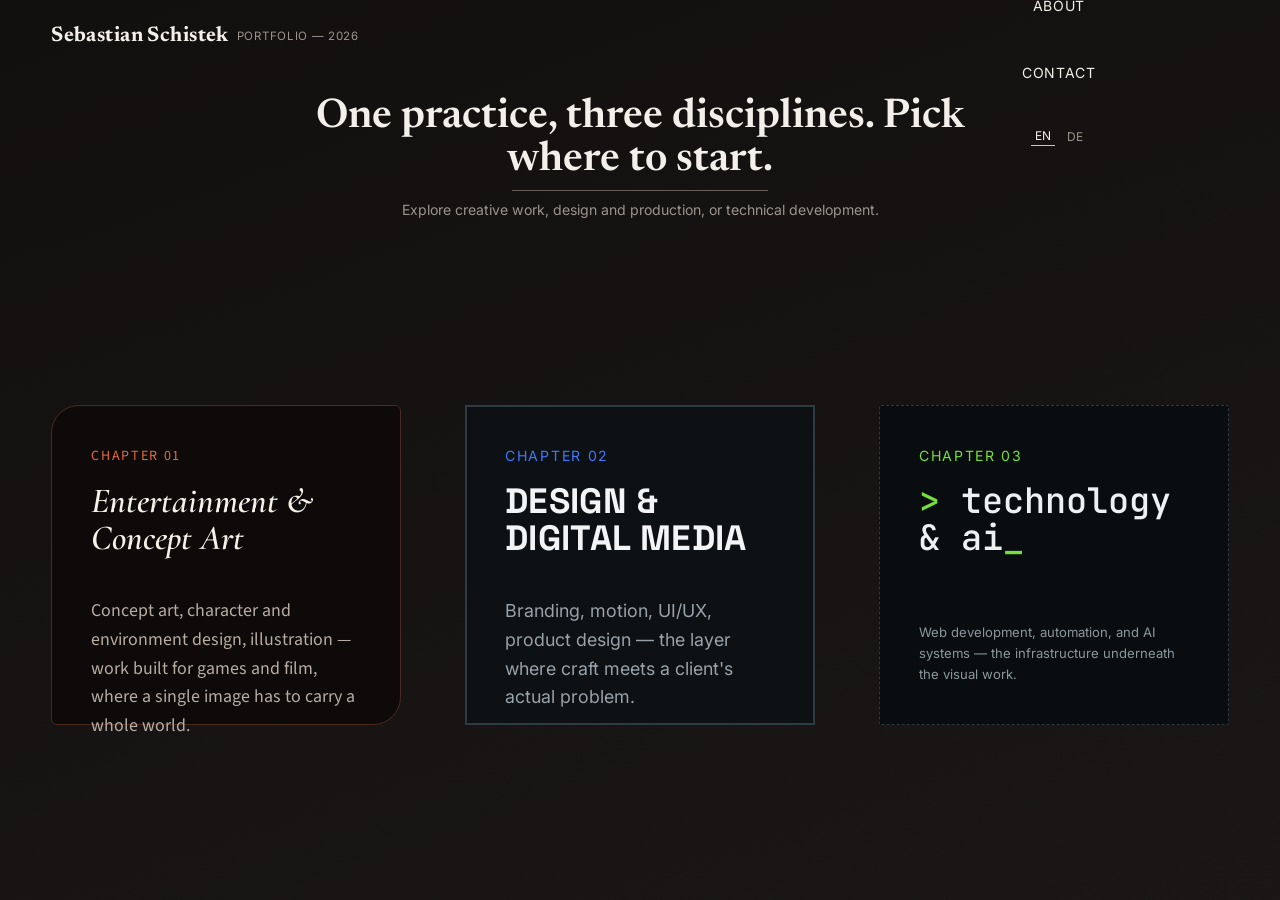
==== commit ee1eab93: "Three changes: 1) Desktop nav: MENU toggle was only ever meant to save space on small screens. Added" ====
--- a/pages/index.html
+++ b/pages/index.html
@@ -28,7 +28,9 @@
           <span data-sound-label data-en="Sound: Off" data-de="Ton: Aus">Sound: Off</span>
         </button>
     </div>
+    <div class="site-nav__scrim" data-nav-scrim></div>
     <ul class="site-nav__links">
+      <button class="site-nav__close" aria-label="Close menu" data-nav-close>&times;</button>
       <li><a href="index.html" data-nav-link="home">Home</a></li>
       <li><a href="about.html" data-nav-link="about" class="">About</a></li>
       <li><a href="contact.html" data-nav-link="contact" class="">Contact</a></li>
--- a/src/css/layout.css
+++ b/src/css/layout.css
@@ -20,6 +20,14 @@
   padding-inline: var(--content-pad);
   background: transparent;
   border-bottom: 1px solid transparent;
+  /* Always Studio's font + color, never the active discipline's —
+     the nav is persistent chrome that shouldn't visually shift
+     depending on which page you're on. */
+  --font-display: var(--font-heading-studio);
+  --font-body: var(--font-body-studio);
+  --font-label: var(--font-body-studio);
+  --color-text: var(--studio-text);
+  --color-text-muted: var(--studio-text-muted);
   transition: background var(--duration-medium) var(--ease-editorial),
               border-color var(--duration-medium) var(--ease-editorial);
 }
@@ -55,10 +63,24 @@
 }
 
 .site-nav__links {
-  display: none;
+  display: flex;
   list-style: none;
   margin: 0;
   padding: 0;
+  position: fixed;
+  top: 0;
+  right: 0;
+  bottom: 0;
+  width: min(80vw, 340px);
+  background: var(--color-bg);
+  flex-direction: column;
+  align-items: flex-start;
+  justify-content: center;
+  gap: var(--space-4);
+  padding: var(--space-5) var(--content-pad);
+  transform: translateX(100%);
+  transition: transform 280ms var(--ease-editorial);
+  z-index: 150;
 }
 
 .site-nav__links a {
@@ -91,14 +113,35 @@
 }
 
 .site-nav.is-menu-open .site-nav__links {
-  display: flex;
+  transform: translateX(0);
+}
+
+.site-nav__close {
+  position: absolute;
+  top: var(--space-4);
+  right: var(--content-pad);
+  font-size: 1.6rem;
+  line-height: 1;
+  background: none;
+  border: none;
+  color: var(--color-text);
+  cursor: pointer;
+  padding: var(--space-1);
+}
+
+.site-nav__scrim {
   position: fixed;
-  inset: var(--nav-height) 0 0 0;
-  background: var(--color-bg);
-  flex-direction: column;
-  align-items: flex-start;
-  padding: var(--space-5) var(--content-pad);
-  gap: var(--space-4);
+  inset: 0;
+  background: rgba(0, 0, 0, 0.5);
+  opacity: 0;
+  pointer-events: none;
+  transition: opacity 280ms var(--ease-editorial);
+  z-index: 140;
+}
+
+.site-nav.is-menu-open .site-nav__scrim {
+  opacity: 1;
+  pointer-events: auto;
 }
 
 /* MENU + Sound sit together at the right, always visible regardless of
@@ -173,23 +216,50 @@
   justify-content: center;
   text-align: center;
   padding: var(--space-2);
-  border: 1px solid;
+  color: #F5F0E8;
+  border: 1px solid #F5F0E8;
   border-radius: var(--radius-md);
   font-size: 0.85rem;
   font-weight: 600;
   line-height: 1.2;
-  transition: transform 200ms var(--ease-editorial), filter 200ms var(--ease-editorial), border-color 200ms var(--ease-editorial);
+  background: color-mix(in srgb, var(--btn-fill, var(--color-surface)) 13%, transparent);
+  transition: transform 200ms var(--ease-editorial),
+              border-width 100ms linear,
+              border-color 150ms var(--ease-editorial),
+              color 150ms var(--ease-editorial);
 }
 
 .discipline-switch__btn:hover:not(.is-current) {
-  transform: translateY(-2px);
+  transform: scale(1.1);
+  border-width: 2px;
+  color: var(--btn-fill, var(--color-surface));
+  border-color: var(--btn-fill, var(--color-surface));
 }
 
 .discipline-switch__btn.is-current {
-  border-color: #A8A8A8;
-  transform: scale(0.96);
-  filter: brightness(0.85);
+  color: #B7ADA5;
+  border-color: #B7ADA5;
+  background: transparent;
+  transform: scale(0.9);
   cursor: default;
+}
+
+/* Selecting a discipline: this button scales up 15% while the other two
+   fade out, timed to roughly match the click sound's length rather
+   than cutting away instantly. */
+.discipline-switch__btn.is-selected {
+  animation: switchBtnSelect 800ms cubic-bezier(0.4, 0, 0.2, 1) forwards;
+  z-index: 2;
+}
+
+@keyframes switchBtnSelect {
+  0%   { transform: scale(1); }
+  100% { transform: scale(1.15); }
+}
+
+.discipline-switch.is-transitioning .discipline-switch__btn:not(.is-selected) {
+  transition: opacity 800ms var(--ease-editorial);
+  opacity: 0;
 }
 
 body.is-home-view .site-footer { display: none; }
@@ -264,11 +334,11 @@
    -------------------------------------------------------------------- */
 .principle-grid {
   display: flex;
-  justify-content: center;
   gap: var(--space-6);
   flex: 1 1 auto;
   min-height: 0;
   align-items: center;
+  width: 100%;
   flex-wrap: wrap;
 }
 
@@ -282,9 +352,8 @@
   position: relative;
   isolation: isolate;
   display: block;
-  width: 450px;
-  height: 280px;
-  flex: 0 0 auto;
+  flex: 1 1 300px;
+  height: 320px;
   transition: transform 500ms var(--ease-editorial), opacity 400ms var(--ease-editorial);
 }
 
@@ -557,9 +626,9 @@
 }
 
 /* Card labels inherit the chapter's identity too, at reading size */
-[data-chapter="creative"] .project-card__label h3 { font-family: var(--font-display-creative); font-style: italic; }
-[data-chapter="design"] .project-card__label h3 { font-family: var(--font-display-design); font-weight: 600; }
-[data-chapter="technical"] .project-card__label h3 { font-family: var(--font-display-technical); font-weight: 500; }
+[data-chapter="creative"] .project-card__info h3 { font-family: var(--font-display-creative); font-style: italic; }
+[data-chapter="design"] .project-card__info h3 { font-family: var(--font-display-design); font-weight: 600; }
+[data-chapter="technical"] .project-card__info h3 { font-family: var(--font-display-technical); font-weight: 500; }
 
 .chapter__intro {
   color: var(--color-text-muted);
@@ -600,10 +669,89 @@
 
 .project-card img,
 .project-card video {
+  position: relative;
+  z-index: 1;
   width: 100%;
   height: 100%;
   object-fit: cover;
   transition: transform var(--duration-slow) var(--ease-editorial);
+}
+
+/* Sits behind the cover image at the same size — invisible normally,
+   revealed as the image fades out during the selection transition
+   below, for a "zoom to black" cut instead of just zooming the photo. */
+.project-card__blackfill {
+  position: absolute;
+  inset: 0;
+  z-index: 0;
+  background: #000;
+}
+
+/* Selecting a project plays the same move-to-center-then-fill-screen
+   transition as the homepage discipline cards (see the cardMoveToCenter/
+   boxFillScreen keyframes above) — this both looks consistent and gives
+   the click sound enough time to actually finish playing before the
+   real page navigation cuts it off. Project card text is a small
+   caption overlay (not big display type), so a uniform scale here
+   doesn't need the same box/text-decoupling the hero cards needed.
+   The cover image also fades out mid-zoom to reveal the black-fill
+   behind it — navigation.js cuts to the new page while this is still
+   mid-motion (already mostly black by then), for a hard-cut, camera-
+   zooming-to-black feel rather than a polished settle-then-cut. */
+.project-card.is-selected {
+  z-index: 200;
+  animation: cardMoveThenFill 1100ms cubic-bezier(0.4, 0, 0.2, 1) forwards,
+             cardZoomBlur 1100ms cubic-bezier(0.4, 0, 0.2, 1) forwards;
+}
+
+.project-card.is-selected img,
+.project-card.is-selected video {
+  animation: coverFadeToBlack 1100ms cubic-bezier(0.4, 0, 0.2, 1) forwards;
+}
+
+.project-card.is-selected .project-card__info {
+  animation: labelFadeOutEarly 1100ms cubic-bezier(0.4, 0, 0.2, 1) forwards;
+}
+
+/* Text fades out fast and completely during the move-to-center phase
+   only (0-40%) — fully gone before the big upscale in phase 2 starts,
+   so it never stretches with the zoom. */
+@keyframes labelFadeOutEarly {
+  0%   { opacity: 1; }
+  40%  { opacity: 0; }
+  100% { opacity: 0; }
+}
+
+@keyframes cardMoveThenFill {
+  0%   { transform: translate(0, 0) scale(1); }
+  40%  { transform: translate(var(--move-x, 0), var(--move-y, 0)) scale(1.08); }
+  100% { transform: translate(var(--move-x, 0), var(--move-y, 0)) scale(var(--fill-scale, 8)); }
+}
+
+@keyframes coverFadeToBlack {
+  0%   { opacity: 1; }
+  35%  { opacity: 1; }
+  75%  { opacity: 0; }
+  100% { opacity: 0; }
+}
+
+/* Subtle zoom blur, peaking mid-scale where motion is fastest, mostly
+   cleared by the time the card is fully black — a lightweight stand-in
+   for true motion blur, which CSS can't do directionally, but reads
+   convincingly enough for a uniform "punching in" zoom like this one. */
+@keyframes cardZoomBlur {
+  0%   { filter: blur(0px); }
+  45%  { filter: blur(7px); }
+  80%  { filter: blur(1px); }
+  100% { filter: blur(0px); }
+}
+
+.library-row__track.is-transitioning .project-card:not(.is-selected),
+.library-grid.is-transitioning .project-card:not(.is-selected),
+.project-grid.is-transitioning .project-card:not(.is-selected) {
+  opacity: 0.2;
+  transform: scale(0.92);
+  transition: opacity 1100ms cubic-bezier(0.4, 0, 0.2, 1), transform 1100ms cubic-bezier(0.4, 0, 0.2, 1);
 }
 
 .project-card:hover img,
@@ -674,26 +822,55 @@
   color: var(--accent-current);
 }
 
-.project-card__label {
+/* Project tile info: hidden by default, revealed on hover/focus over an
+   opaque block with an accent-colored left border. Thumbnail is all
+   that shows normally — title/role/tags only appear on hover. */
+.project-card__info {
   position: absolute;
   z-index: 3;
   left: 0; right: 0; bottom: 0;
   padding: var(--space-3);
-  background: linear-gradient(to top,
-    color-mix(in srgb, var(--color-bg) 92%, transparent),
-    transparent);
-}
-
-.project-card__label h3 {
+  background: color-mix(in srgb, var(--color-bg) 88%, transparent);
+  border-left: 3px solid var(--accent-current);
+  opacity: 0;
+  transform: translateY(6px);
+  transition: opacity 200ms var(--ease-editorial), transform 200ms var(--ease-editorial);
+  pointer-events: none;
+}
+
+.project-card:hover .project-card__info,
+.project-card:focus-visible .project-card__info {
+  opacity: 1;
+  transform: translateY(0);
+}
+
+.project-card__info h3 {
   font-size: 1.05rem;
 }
 
-.project-card__label span {
+.project-card__role {
   display: block;
   font-family: var(--font-label);
   font-size: var(--type-scale-caption);
   color: var(--color-text-muted);
   margin-top: 2px;
+}
+
+.project-card__tags {
+  display: flex;
+  flex-wrap: wrap;
+  gap: 4px;
+  margin-top: var(--space-2);
+}
+
+.project-card__tag {
+  font-family: var(--font-label);
+  font-size: 0.65rem;
+  letter-spacing: 0.02em;
+  color: var(--color-text-muted);
+  border: 1px solid var(--color-border);
+  border-radius: 999px;
+  padding: 1px 7px;
 }
 
 /* --- About teaser / Contact CTA (studio-neutral — see base.css) --- */
@@ -781,11 +958,175 @@
   border-color: var(--accent-current);
 }
 
-.work-grid {
+.library { padding-bottom: var(--space-7); }
+
+.library-row {
+  margin-bottom: var(--space-6);
+}
+
+.library-row__header {
+  display: flex;
+  align-items: center;
+  gap: var(--space-3);
+  margin-bottom: var(--space-3);
+}
+
+.library-row__thumb {
+  width: 48px;
+  height: 48px;
+  flex-shrink: 0;
+  overflow: hidden;
+  border-radius: var(--radius-sm);
+  border: 1px solid var(--color-border);
+}
+
+.library-row__thumb img,
+.library-row__thumb video {
+  width: 100%;
+  height: 100%;
+  object-fit: cover;
+}
+
+.library-row__title {
+  font-size: var(--type-scale-h3);
+}
+
+.library-row__track-wrap {
+  position: relative;
+}
+
+.library-row__track {
   display: grid;
-  grid-template-columns: repeat(3, 1fr);
+  grid-auto-flow: column;
+  grid-auto-columns: max-content;
+  grid-template-rows: repeat(2, 160px);
+  gap: var(--space-3);
+  overflow-x: auto;
+  overflow-y: hidden;
+  padding-bottom: var(--space-2);
+  cursor: grab;
+  /* Hide the native scrollbar — replaced by .library-row__progress below. */
+  scrollbar-width: none;
+  -ms-overflow-style: none;
+}
+
+.library-row__track * {
+  -webkit-user-drag: none;
+}
+
+.library-row__track::-webkit-scrollbar {
+  display: none;
+}
+
+.library-row__track.is-dragging {
+  cursor: grabbing;
+  scroll-behavior: auto;
+  user-select: none;
+}
+
+/* Edge vignettes — plain absolutely-positioned overlays on the
+   non-scrolling wrapper, so they never move with the content and
+   don't need any sticky/flex-item trickery. Opacity toggled by JS
+   based on scroll position. */
+.library-row__track-wrap::before,
+.library-row__track-wrap::after {
+  content: '';
+  position: absolute;
+  top: 0;
+  bottom: var(--space-2);
+  width: 64px;
+  pointer-events: none;
+  z-index: 5;
+  opacity: 1;
+  transition: opacity 200ms var(--ease-editorial);
+}
+
+.library-row__track-wrap::before {
+  left: 0;
+  background: linear-gradient(to right, var(--color-bg), transparent);
+}
+
+.library-row__track-wrap::after {
+  right: 0;
+  background: linear-gradient(to left, var(--color-bg), transparent);
+}
+
+.library-row__track-wrap.is-at-start::before { opacity: 0; }
+.library-row__track-wrap.is-at-end::after { opacity: 0; }
+
+/* Custom scroll progress bar — dark track, discipline-colored marker. */
+.library-row__progress {
+  position: relative;
+  height: 4px;
+  border-radius: 999px;
+  background: var(--color-border);
+  margin-top: var(--space-1);
+  overflow: hidden;
+}
+
+.library-row__progress-thumb {
+  position: absolute;
+  top: 0;
+  left: 0;
+  height: 100%;
+  border-radius: 999px;
+  background: var(--accent-current);
+  transition: transform 100ms linear;
+}
+
+.library-row__track .project-card { min-width: 0; }
+
+.library-row__more {
+  grid-row: span 2;
+  width: 90px;
+  display: flex;
+  align-items: center;
+  justify-content: center;
+  text-align: center;
+  font-family: var(--font-label);
+  font-size: var(--type-scale-small);
+  text-transform: uppercase;
+  letter-spacing: 0.04em;
+  color: var(--color-text-muted);
+  border: 1px dashed var(--color-border);
+  border-radius: var(--radius-md);
+  background: none;
+  cursor: pointer;
+  transition: color 150ms var(--ease-editorial), border-color 150ms var(--ease-editorial);
+}
+
+.library-row__more:hover {
+  color: var(--accent-current);
+  border-color: var(--accent-current);
+}
+
+/* Wide/long "auto array" tile formats. Wide (16:9) takes one grid row;
+   two wide tiles stack to occupy the same column as one long tile.
+   Long (2:3) spans both rows for the full column height. Width is
+   left to auto — aspect-ratio derives it from the fixed row height(s),
+   so each tile's natural proportions size the column correctly. */
+.library-row__track .project-card--wide {
+  grid-row: span 1;
+  aspect-ratio: 16 / 9;
+  height: 100%;
+  width: auto;
+}
+
+.library-row__track .project-card--long {
+  grid-row: span 2;
+  aspect-ratio: 2 / 3;
+  height: 100%;
+  width: auto;
+}
+
+.library-grid .project-card--wide { aspect-ratio: 16 / 9; }
+.library-grid .project-card--long { aspect-ratio: 2 / 3; }
+
+.library-grid {
+  display: grid;
+  grid-template-columns: repeat(auto-fill, minmax(260px, 1fr));
   gap: var(--space-4);
-  padding-bottom: var(--space-7);
+  align-items: start;
 }
 
 /* --- Project detail page --- */
@@ -894,51 +1235,80 @@
 .category-grid {
   display: grid;
   grid-template-columns: repeat(auto-fill, minmax(160px, 1fr));
-  gap: var(--space-3);
+  gap: var(--space-4);
   padding-block: var(--space-5);
+  align-items: stretch;
 }
 
 .category-card {
+  display: flex;
+  flex-direction: column;
+  background: none;
+  border: none;
+  cursor: pointer;
+  text-align: left;
+  padding: 0;
+}
+
+.category-card__thumb {
   position: relative;
   aspect-ratio: 4 / 3;
+  overflow: hidden;
   border: 1px solid var(--color-border);
-  overflow: hidden;
   background: var(--color-surface);
-  cursor: pointer;
-}
-
-.category-card__img {
-  position: absolute;
-  inset: 0;
+}
+
+.category-card__thumb img,
+.category-card__thumb video {
   width: 100%;
   height: 100%;
   object-fit: cover;
 }
 
-.category-card__label {
-  position: absolute;
-  left: 0; right: 0; bottom: 0;
+/* Label is a separate, attached block below the thumbnail — styled
+   like the tag-filter buttons (bordered, fills solid on hover/active)
+   rather than an overlay on the image itself. */
+.category-card__tagbtn {
+  display: block;
+  margin-top: var(--space-2);
   padding: var(--space-2) var(--space-3);
-  background: linear-gradient(to top, rgba(14,13,12,0.9), transparent);
+  border: 1px solid var(--color-border);
   font-family: var(--font-label);
   font-size: var(--type-scale-small);
-  text-align: left;
-}
-
-.category-card.is-active {
+  letter-spacing: 0.03em;
+  text-align: center;
+  transition: background 150ms var(--ease-editorial), color 150ms var(--ease-editorial), border-color 150ms var(--ease-editorial);
+}
+
+.category-card:hover .category-card__tagbtn,
+.category-card.is-active .category-card__tagbtn {
+  background: var(--accent-current);
+  color: var(--color-bg);
   border-color: var(--accent-current);
 }
 
+/* "All X" card: no thumbnail, centered text filling the same overall
+   height as a thumbnail+label card so the row stays visually aligned. */
 .category-card--all {
-  display: flex;
   align-items: center;
   justify-content: center;
-  background: var(--color-surface-raised);
-}
-.category-card--all .category-card__label {
-  position: static;
-  background: none;
-  padding: 0;
+  border: 1px solid var(--color-border);
+  transition: background 150ms var(--ease-editorial), color 150ms var(--ease-editorial), border-color 150ms var(--ease-editorial);
+}
+
+.category-card--all .category-card__all-label {
+  font-family: var(--font-label);
+  font-size: var(--type-scale-small);
+  letter-spacing: 0.03em;
+  text-align: center;
+  padding: var(--space-3);
+}
+
+.category-card--all:hover,
+.category-card--all.is-active {
+  background: var(--accent-current);
+  color: var(--color-bg);
+  border-color: var(--accent-current);
 }
 
 .project-card--mini {
--- a/src/css/animations.css
+++ b/src/css/animations.css
@@ -103,11 +103,22 @@
   .principle-card.is-selected .principle-card__box,
   .principle-card.is-selected .principle-card__content,
   .principle-grid.is-transitioning .principle-card:not(.is-selected),
+  .project-card.is-selected,
+  .project-card.is-selected img,
+  .project-card.is-selected video,
+  .project-card.is-selected .project-card__label,
+  .discipline-switch__btn.is-selected,
+  .discipline-switch.is-transitioning .discipline-switch__btn:not(.is-selected),
+  .project-card.is-selected .project-card__label,
+  .library-row__track.is-transitioning .project-card:not(.is-selected),
+  .library-grid.is-transitioning .project-card:not(.is-selected),
+  .project-grid.is-transitioning .project-card:not(.is-selected),
   .hero__intro.is-fading,
   .hero__eyebrow-row.is-fading {
     animation: none !important;
     transition: none !important;
     transform: none !important;
+    filter: none !important;
     opacity: 1 !important;
   }
 }
--- a/src/css/responsive.css
+++ b/src/css/responsive.css
@@ -4,6 +4,27 @@
    tablet (≤1024) = horizontal snap carousel, mobile (≤480) = single
    full-width column with prominent media.
    ========================================================================== */
+
+/* Desktop: the MENU toggle only exists to save space on small screens —
+   on desktop there's room for Home/About/Contact inline, no hamburger
+   needed. Below this, the mobile breakpoint further down takes over
+   with the collapsed/slide-in menu. */
+@media (min-width: 769px) {
+  .site-nav__links {
+    display: flex;
+    align-items: center;
+    gap: var(--space-5);
+    position: static;
+    transform: none;
+    background: none;
+    padding: 0;
+  }
+  .site-nav__toggle,
+  .site-nav__close,
+  .site-nav__scrim {
+    display: none;
+  }
+}
 
 @media (max-width: 1280px) {
   .project-grid, .work-grid { grid-template-columns: repeat(3, 1fr); }
@@ -87,6 +108,10 @@
   .media-group__grid { grid-template-columns: 1fr; }
   .media-group__item img,
   .media-group__item video { aspect-ratio: 16 / 10; }
+
+  .library-row__track { grid-template-rows: repeat(2, 120px); }
+  .library-row__thumb { width: 36px; height: 36px; }
+  .library-row__title { font-size: 1.1rem; }
 }
 
 /* Safety net for short viewports (small phones in landscape, split-screen
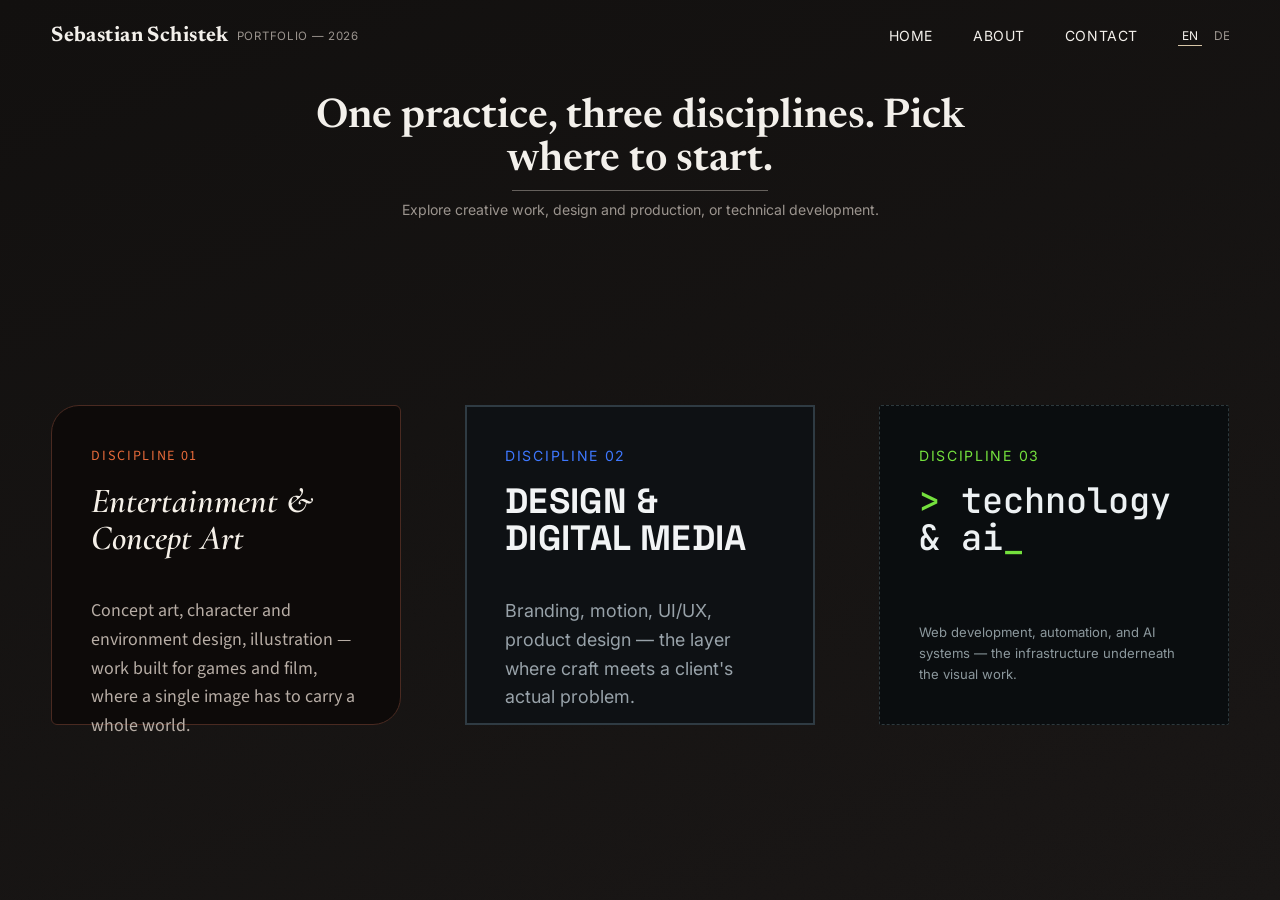
==== commit ed24e63b: "Final nav polish round: 1) Reverted the S vertical translateY nudge that caused it to sit too low (c" ====
--- a/pages/index.html
+++ b/pages/index.html
@@ -23,7 +23,10 @@
       <span class="site-nav__mark-tagline" data-en="Portfolio — 2026" data-de="Portfolio — 2026">Portfolio — 2026</span>
     </a>
     <div class="site-nav__controls">
-      <button class="site-nav__toggle" aria-expanded="false" aria-label="Toggle menu">Menu</button>
+      <button class="site-nav__toggle" aria-expanded="false" aria-label="Toggle menu">
+        <span class="site-nav__toggle-text">Menu</span>
+        <span class="site-nav__toggle-icon" aria-hidden="true">&#9776;</span>
+      </button>
       <button class="sound-toggle" type="button" data-sound-toggle aria-pressed="false" aria-label="Toggle ambient studio sound">
           <span data-sound-label data-en="Sound: Off" data-de="Ton: Aus">Sound: Off</span>
         </button>
--- a/src/css/layout.css
+++ b/src/css/layout.css
@@ -46,7 +46,166 @@
   text-decoration: none;
 }
 
+/* Condensed state (past the discipline switcher on a section page).
+   Phase 1: the name contracts from the right down to just its first
+   letter — plain text throughout, same flow as normal, so there's no
+   gap or separate "badge" look while this is happening.
+   Phase 2 (triggered by JS once phase 1 finishes): the plain text is
+   swapped for a small separate logo mark — the letter with a circle
+   drawn around it from the top — while compact discipline buttons
+   slide in to take the name's place. */
+.site-nav__mark-text {
+  display: inline-flex;
+  transition: transform 380ms var(--ease-editorial);
+}
+
+.site-nav.is-condensed .site-nav__mark-text {
+  transform: translateX(var(--mark-shift-x, 0px));
+}
+
+.site-nav__mark-rest {
+  display: inline-block;
+  max-width: 260px;
+  overflow: hidden;
+  white-space: nowrap;
+  transition: max-width 380ms var(--ease-editorial);
+}
+
+.site-nav.is-condensed .site-nav__mark-rest {
+  max-width: 0;
+}
+
+.site-nav.is-condensed .site-nav__mark-tagline {
+  display: none;
+}
+
+/* Phase 2: the logo mark — hidden until JS adds is-visible (right when
+   the text contraction finishes, at which point JS also hides
+   .site-nav__mark-text directly via inline style — not tied to
+   is-condensed directly, so the text stays visible and animating
+   throughout phase 1 instead of vanishing the instant scrolling
+   triggers condense). Absolutely positioned so it shares the exact
+   same top-left anchor as the text (both live inside the same
+   position:relative .site-nav__mark-name), which combined with the
+   measured shift above is what makes the swap imperceptible. */
+.site-nav__mark-logo {
+  display: none;
+  position: absolute;
+  top: 0;
+  left: 0;
+  align-items: center;
+  justify-content: center;
+  width: 1.7em;
+  height: 1.7em;
+}
+
+.site-nav__mark-logo.is-visible {
+  display: inline-flex;
+}
+
+.site-nav__mark-logo-ring {
+  position: absolute;
+  inset: 0;
+  width: 100%;
+  height: 100%;
+  transform: rotate(-90deg); /* so the stroke starts drawing from the top (12 o'clock) instead of the default 3 o'clock */
+}
+
+.site-nav__mark-logo-ring circle {
+  fill: none;
+  stroke: var(--color-text);
+  stroke-width: 1.5;
+  stroke-dasharray: 113;
+  stroke-dashoffset: 113;
+}
+
+.site-nav__mark-logo.is-drawing .site-nav__mark-logo-ring circle {
+  animation: navLogoDraw 420ms var(--ease-editorial) forwards;
+}
+
+@keyframes navLogoDraw {
+  to { stroke-dashoffset: 0; }
+}
+
+.site-nav__mark-logo-letter {
+  position: relative;
+  z-index: 1;
+  font-size: 0.95em;
+}
+
+/* Mini discipline buttons in the nav bar: reveal is gated by
+   is-switcher-visible, which JS only adds at the exact same moment the
+   logo swap happens — not the instant is-condensed starts — so the
+   buttons don't start sliding in (and shifting layout) before the S
+   has already taken its final, stable position. */
+.site-nav__mini-switch {
+  display: flex;
+  gap: 6px;
+  align-items: center;
+  max-width: 0;
+  overflow: hidden;
+  opacity: 0;
+  transform: scaleX(0);
+  transform-origin: center center;
+  transition: max-width 350ms var(--ease-editorial), transform 350ms var(--ease-editorial), opacity 250ms var(--ease-editorial), margin 350ms var(--ease-editorial);
+}
+
+.site-nav.is-switcher-visible .site-nav__mini-switch {
+  max-width: 600px;
+  opacity: 1;
+  transform: scaleX(1);
+  margin-left: 9px;
+  margin-right: 9px;
+}
+
+.site-nav.is-condensed {
+  justify-content: flex-start;
+}
+
+.site-nav__mini-btn.discipline-switch__btn {
+  width: 72px !important;
+  height: 32px !important;
+  flex-shrink: 0;
+  padding: 2px 4px !important;
+}
+
+.site-nav__mini-btn .discipline-switch__btn-title {
+  /* Small fixed size, verified to fit every discipline name at this
+     button width ("Design & Digital Media" is the longest). */
+  font-size: 0.42rem !important;
+  line-height: 1.1 !important;
+  letter-spacing: 0 !important;
+}
+
+/* Fold-out menu: discipline buttons get their own divider line and
+   sit in a consistent-width vertical stack, not a wrapping row. */
+.site-nav__foldout-divider {
+  width: 100%;
+  border: none;
+  border-top: 1px solid var(--color-border);
+  margin: var(--space-3) 0;
+}
+
+.site-nav__foldout-switch {
+  display: flex;
+  flex-direction: column;
+  gap: var(--space-2);
+  width: 100%;
+}
+
+.site-nav__foldout-switch .discipline-switch__btn {
+  width: 100% !important;
+  max-width: 220px;
+  flex-shrink: 0;
+}
+
+.site-nav__foldout-switch .discipline-switch__btn.is-current {
+  transform: none;
+}
+
 .site-nav__mark-name {
+  position: relative;
+  display: inline-block;
   font-size: 1.32rem;
   font-weight: 700;
   letter-spacing: 0.02em;
@@ -70,7 +229,7 @@
   position: fixed;
   top: 0;
   right: 0;
-  bottom: 0;
+  height: 100dvh;
   width: min(80vw, 340px);
   background: var(--color-bg);
   flex-direction: column;
@@ -78,6 +237,7 @@
   justify-content: center;
   gap: var(--space-4);
   padding: var(--space-5) var(--content-pad);
+  overflow-y: auto;
   transform: translateX(100%);
   transition: transform 280ms var(--ease-editorial);
   z-index: 150;
@@ -131,7 +291,10 @@
 
 .site-nav__scrim {
   position: fixed;
-  inset: 0;
+  top: 0;
+  left: 0;
+  right: 0;
+  height: 100dvh;
   background: rgba(0, 0, 0, 0.5);
   opacity: 0;
   pointer-events: none;
@@ -150,7 +313,7 @@
 .site-nav__controls {
   display: flex;
   align-items: center;
-  gap: var(--space-3);
+  gap: 5px;
 }
 
 .site-nav__toggle {
@@ -160,6 +323,39 @@
   font-size: 1.05rem;
   letter-spacing: 0.06em;
   text-transform: uppercase;
+}
+
+/* MENU text contracts left-to-right until it's fully gone (unlike the
+   name, which stops at one letter) — anchored right so the box
+   narrowing from the left clips M, E, N first and U last. */
+.site-nav__toggle-text {
+  display: inline-block;
+  max-width: 70px;
+  overflow: hidden;
+  white-space: nowrap;
+  text-align: right;
+  transition: max-width 380ms var(--ease-editorial);
+}
+
+.site-nav.is-condensed .site-nav__toggle-text {
+  max-width: 0;
+}
+
+/* Burger icon: hidden until JS reveals it right after the text
+   finishes contracting, growing in anchored from the right so it
+   reads as emerging "right to left" — the mirror of the name's swap. */
+.site-nav__toggle-icon {
+  display: inline-block;
+  max-width: 0;
+  overflow: hidden;
+  white-space: nowrap;
+  text-align: right;
+  font-size: 1.2rem;
+  transition: max-width 380ms var(--ease-editorial);
+}
+
+.site-nav__toggle-icon.is-visible {
+  max-width: 40px;
 }
 
 /* --- Sound toggle --- */
@@ -173,25 +369,22 @@
   text-transform: uppercase;
   color: var(--color-text-muted);
   border: 1px solid var(--color-border);
-  padding: 6px 12px;
+  padding: 5px 10px;
   border-radius: 999px;
   transition: color var(--duration-fast) var(--ease-editorial),
-              border-color var(--duration-fast) var(--ease-editorial);
-}
-
-.sound-toggle::before {
-  content: '';
-  width: 6px; height: 6px;
-  border-radius: 50%;
-  background: currentColor;
-  opacity: 0.5;
+              border-color var(--duration-fast) var(--ease-editorial),
+              transform var(--duration-fast) var(--ease-editorial);
 }
 
 .sound-toggle[aria-pressed="true"] {
   color: var(--accent-current);
   border-color: var(--accent-current);
-}
-.sound-toggle[aria-pressed="true"]::before { opacity: 1; }
+  transform: scale(1.03);
+}
+
+.sound-toggle[aria-pressed="false"] {
+  transform: scale(0.92);
+}
 
 .sound-toggle:hover:not(:disabled) { color: var(--color-text); border-color: var(--color-text-muted); }
 
@@ -216,32 +409,102 @@
   justify-content: center;
   text-align: center;
   padding: var(--space-2);
-  color: #F5F0E8;
-  border: 1px solid #F5F0E8;
-  border-radius: var(--radius-md);
-  font-size: 0.85rem;
-  font-weight: 600;
-  line-height: 1.2;
-  background: color-mix(in srgb, var(--btn-fill, var(--color-surface)) 13%, transparent);
+  border: 1px solid var(--color-border);
   transition: transform 200ms var(--ease-editorial),
               border-width 100ms linear,
               border-color 150ms var(--ease-editorial),
-              color 150ms var(--ease-editorial);
+              background 150ms var(--ease-editorial),
+              filter 150ms var(--ease-editorial);
+}
+
+.discipline-switch__btn-title {
+  font-size: 0.85rem;
+  line-height: 1.2;
 }
 
 .discipline-switch__btn:hover:not(.is-current) {
   transform: scale(1.1);
   border-width: 2px;
-  color: var(--btn-fill, var(--color-surface));
-  border-color: var(--btn-fill, var(--color-surface));
-}
-
+}
+
+/* Creative — same warm, organic-corner identity as the homepage card,
+   scaled down to a compact button. */
+.discipline-switch__btn--creative {
+  background: var(--creative-bg);
+  color: var(--creative-text);
+  border-color: var(--creative-border);
+  border-radius: 14px 4px 14px 4px;
+}
+.discipline-switch__btn--creative .discipline-switch__btn-title {
+  font-family: var(--font-heading-creative);
+  font-style: italic;
+  font-weight: 600;
+}
+.discipline-switch__btn--creative:hover:not(.is-current) {
+  border-color: var(--creative-accent);
+}
+
+/* Design — crisp, geometric, thicker border. */
+.discipline-switch__btn--design {
+  background: var(--design-bg);
+  color: var(--design-text);
+  border-color: var(--design-border);
+  border-width: 2px;
+  border-radius: 0;
+}
+.discipline-switch__btn--design .discipline-switch__btn-title {
+  font-family: var(--font-heading-design);
+  font-weight: 700;
+  text-transform: uppercase;
+  letter-spacing: 0.01em;
+  font-size: 0.8rem;
+}
+.discipline-switch__btn--design:hover:not(.is-current) {
+  border-color: var(--design-blue);
+}
+
+/* Technical — terminal register, dashed border, caret + blinking cursor. */
+.discipline-switch__btn--technical {
+  background: var(--tech-bg);
+  color: var(--tech-text);
+  border-color: var(--tech-border);
+  border-style: dashed;
+  border-radius: 2px;
+}
+.discipline-switch__btn--technical .discipline-switch__btn-title {
+  font-family: var(--font-heading-tech);
+  font-weight: 500;
+  text-transform: lowercase;
+  font-size: 0.78rem;
+}
+.discipline-switch__caret,
+.discipline-switch__cursor {
+  color: var(--tech-green);
+}
+.discipline-switch__cursor {
+  animation: blink 1.1s step-end infinite;
+}
+.discipline-switch__btn--technical:hover:not(.is-current) {
+  border-color: var(--tech-green);
+  border-style: solid;
+}
+
+/* Active/current discipline: muted grey, no fill, no hover, slightly
+   smaller — overrides the variant's own colors regardless of which
+   discipline it is. */
 .discipline-switch__btn.is-current {
   color: #B7ADA5;
   border-color: #B7ADA5;
   background: transparent;
-  transform: scale(0.9);
+  border-style: solid;
+  border-width: 1px;
+  transform: scale(0.75);
   cursor: default;
+}
+.discipline-switch__btn.is-current .discipline-switch__caret,
+.discipline-switch__btn.is-current .discipline-switch__cursor {
+  color: inherit;
+  animation: none;
 }
 
 /* Selecting a discipline: this button scales up 15% while the other two
@@ -725,6 +988,7 @@
 @keyframes cardMoveThenFill {
   0%   { transform: translate(0, 0) scale(1); }
   40%  { transform: translate(var(--move-x, 0), var(--move-y, 0)) scale(1.08); }
+  80%  { transform: translate(var(--move-x, 0), var(--move-y, 0)) scale(var(--fill-scale, 8)); }
   100% { transform: translate(var(--move-x, 0), var(--move-y, 0)) scale(var(--fill-scale, 8)); }
 }
 
@@ -1071,7 +1335,6 @@
   height: 100%;
   border-radius: 999px;
   background: var(--accent-current);
-  transition: transform 100ms linear;
 }
 
 .library-row__track .project-card { min-width: 0; }
--- a/src/css/responsive.css
+++ b/src/css/responsive.css
@@ -12,7 +12,9 @@
 @media (min-width: 769px) {
   .site-nav__links {
     display: flex;
+    flex-direction: row;
     align-items: center;
+    justify-content: flex-start;
     gap: var(--space-5);
     position: static;
     transform: none;
@@ -54,7 +56,6 @@
     padding: 4px 8px;
     font-size: 0;
   }
-  .sound-toggle::before { margin: 0; }
   .sound-toggle [data-sound-label] {
     font-size: 0;
   }
@@ -95,7 +96,7 @@
     gap: var(--space-2);
     padding-top: calc(var(--nav-height) + var(--space-3));
   }
-  .discipline-switch__btn {
+  .discipline-switch > .discipline-switch__btn {
     width: auto;
     flex: 1 1 0;
     height: 50px;
